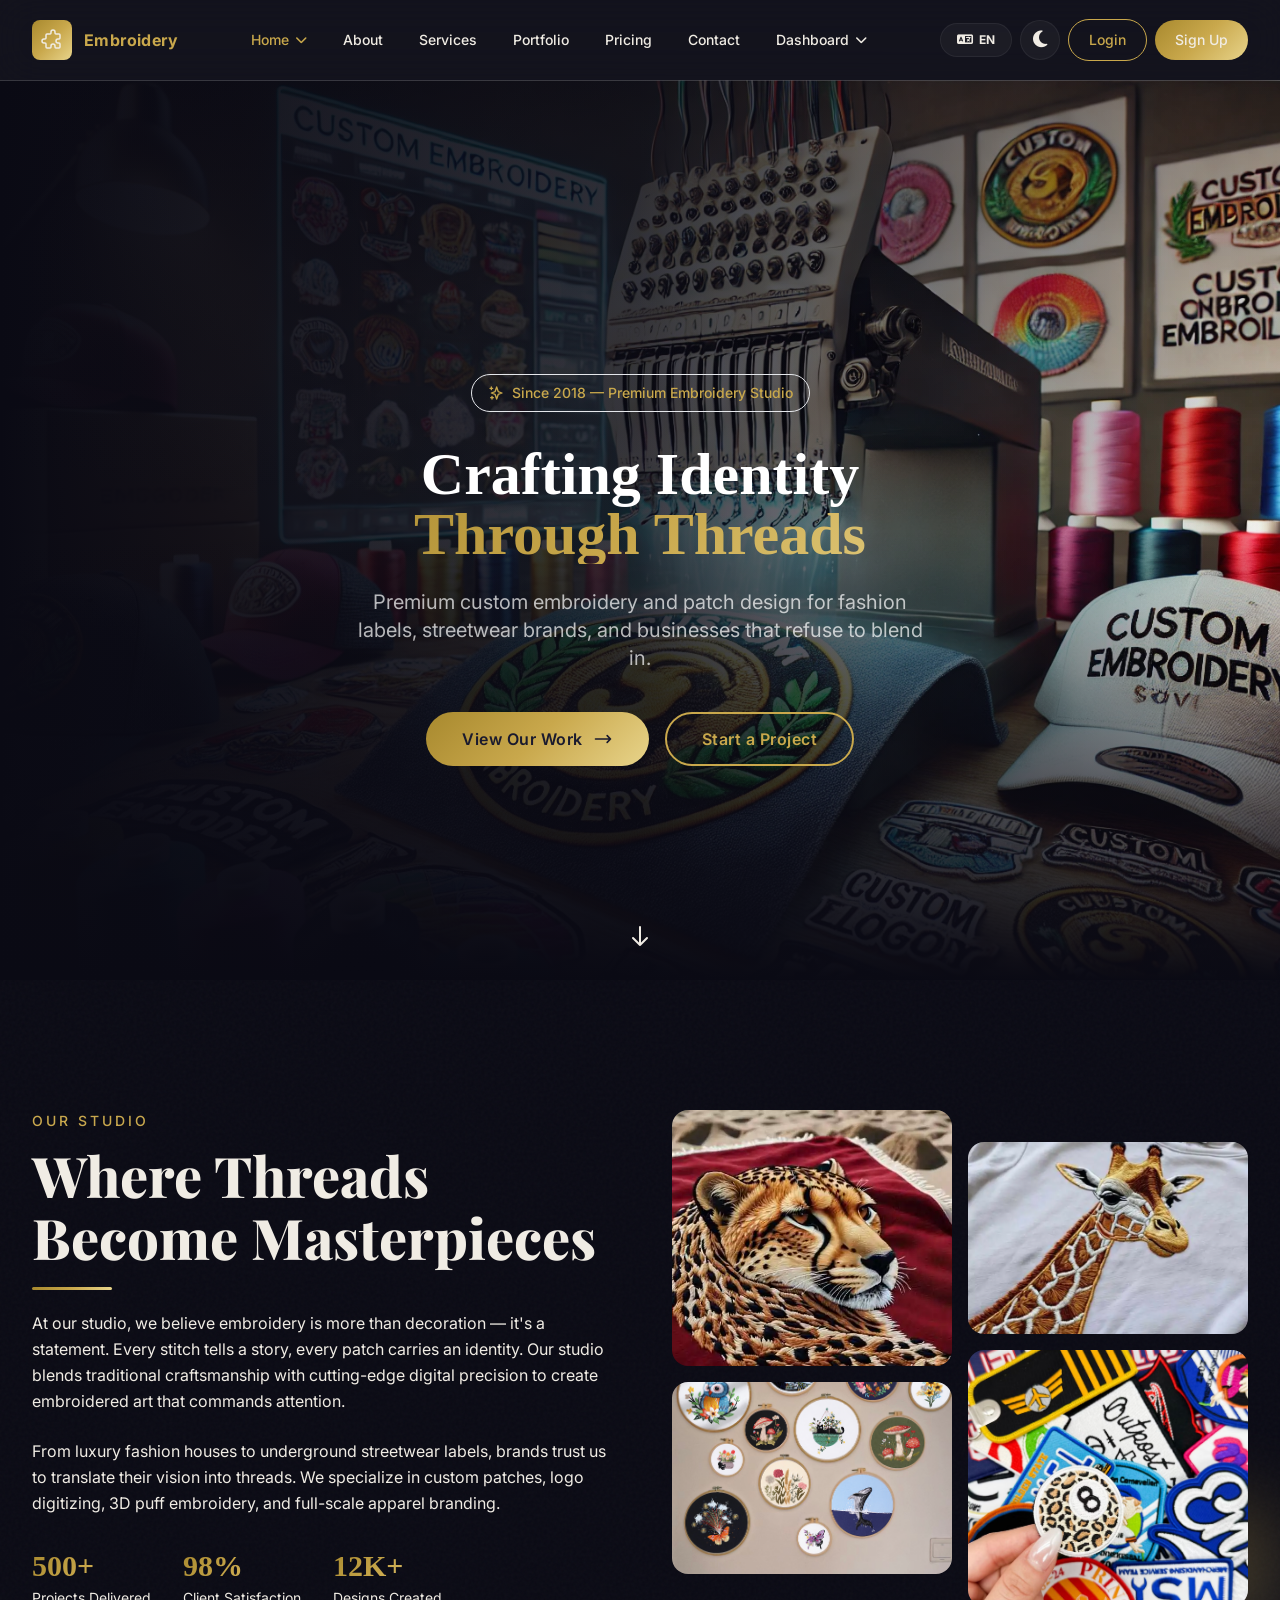
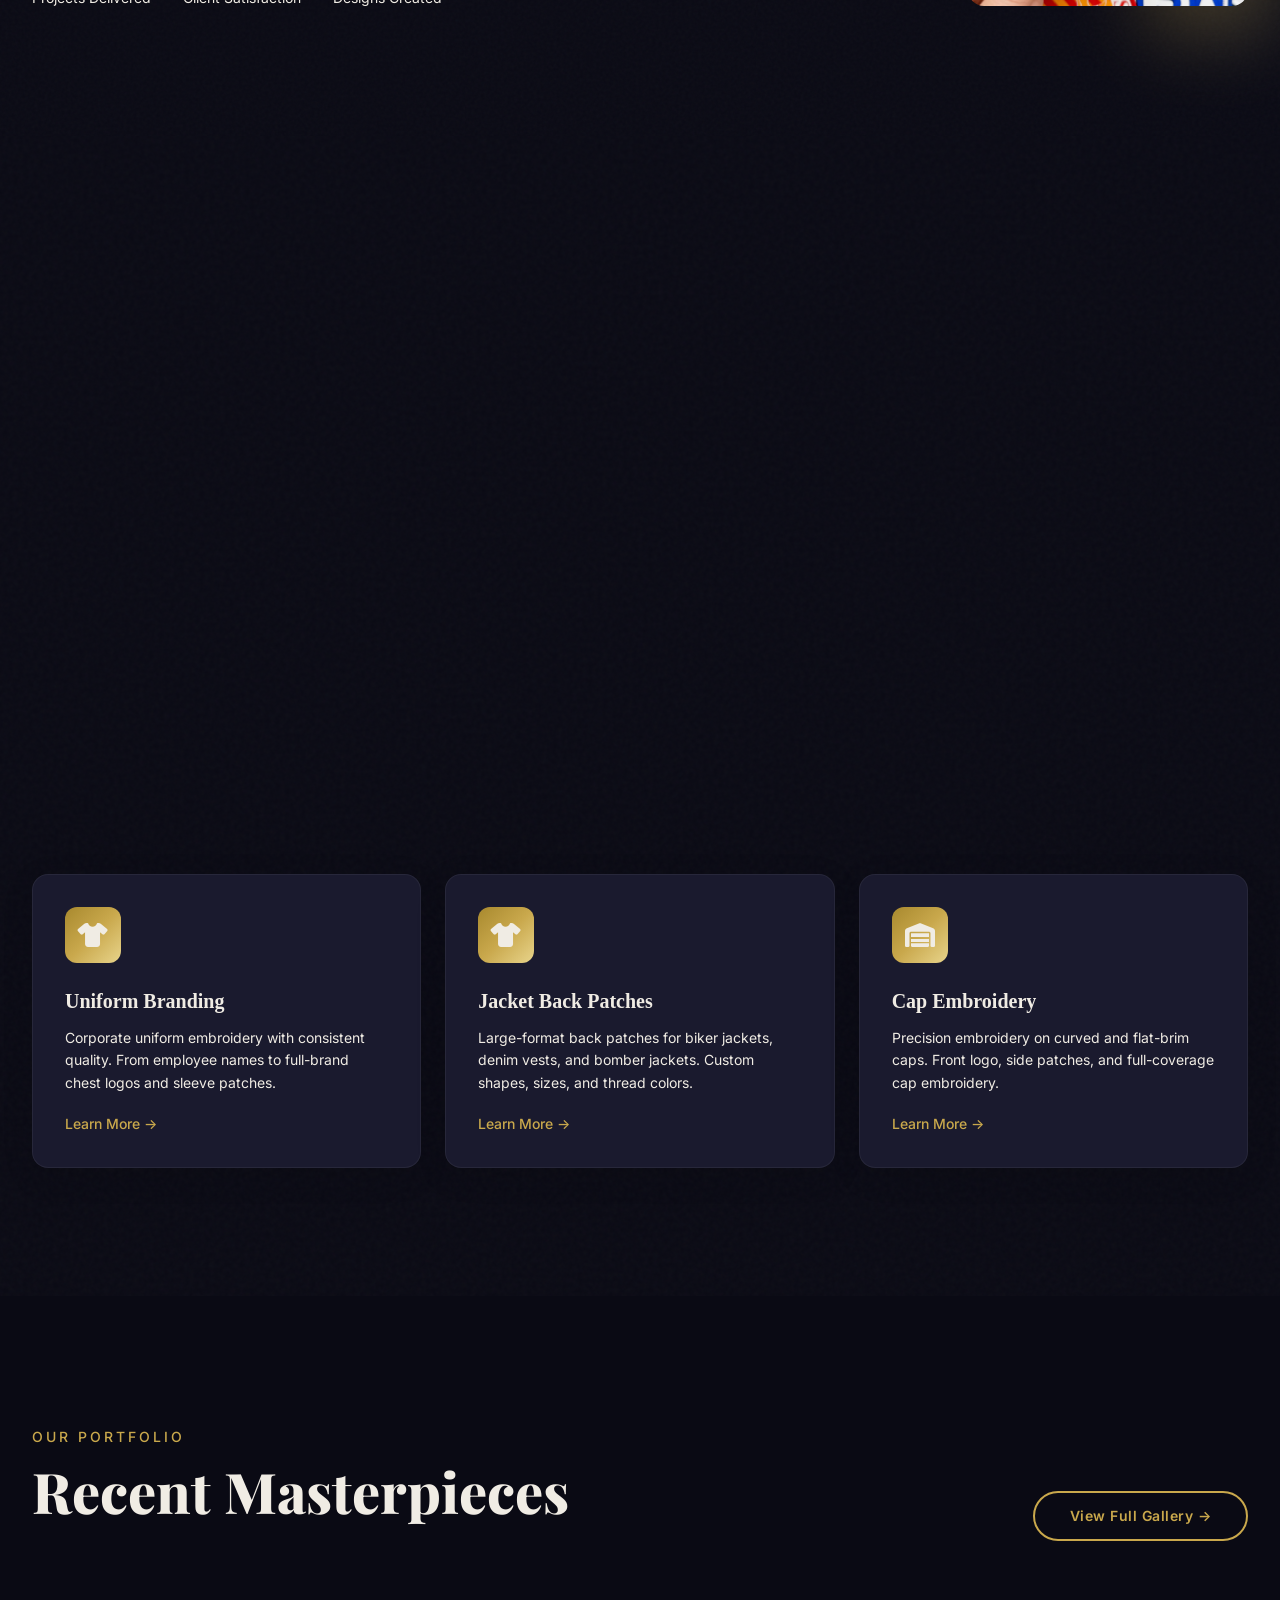
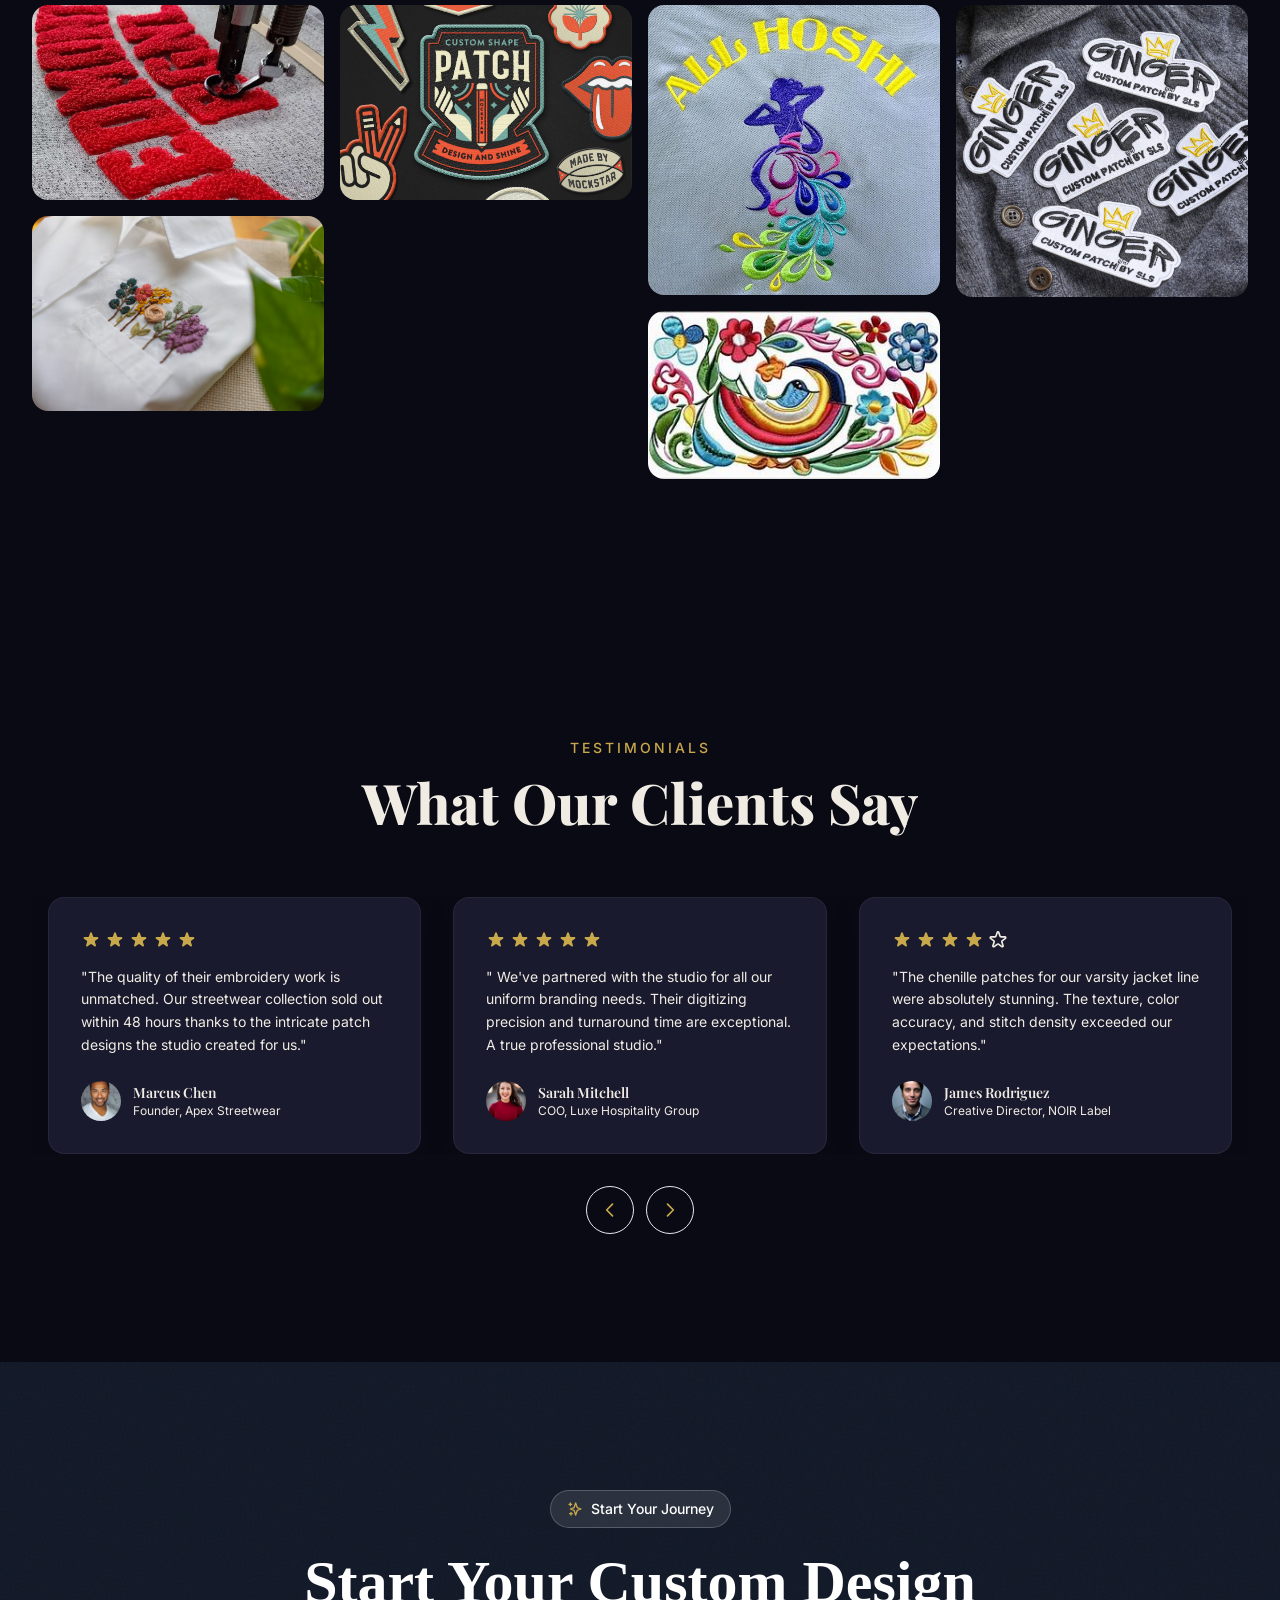
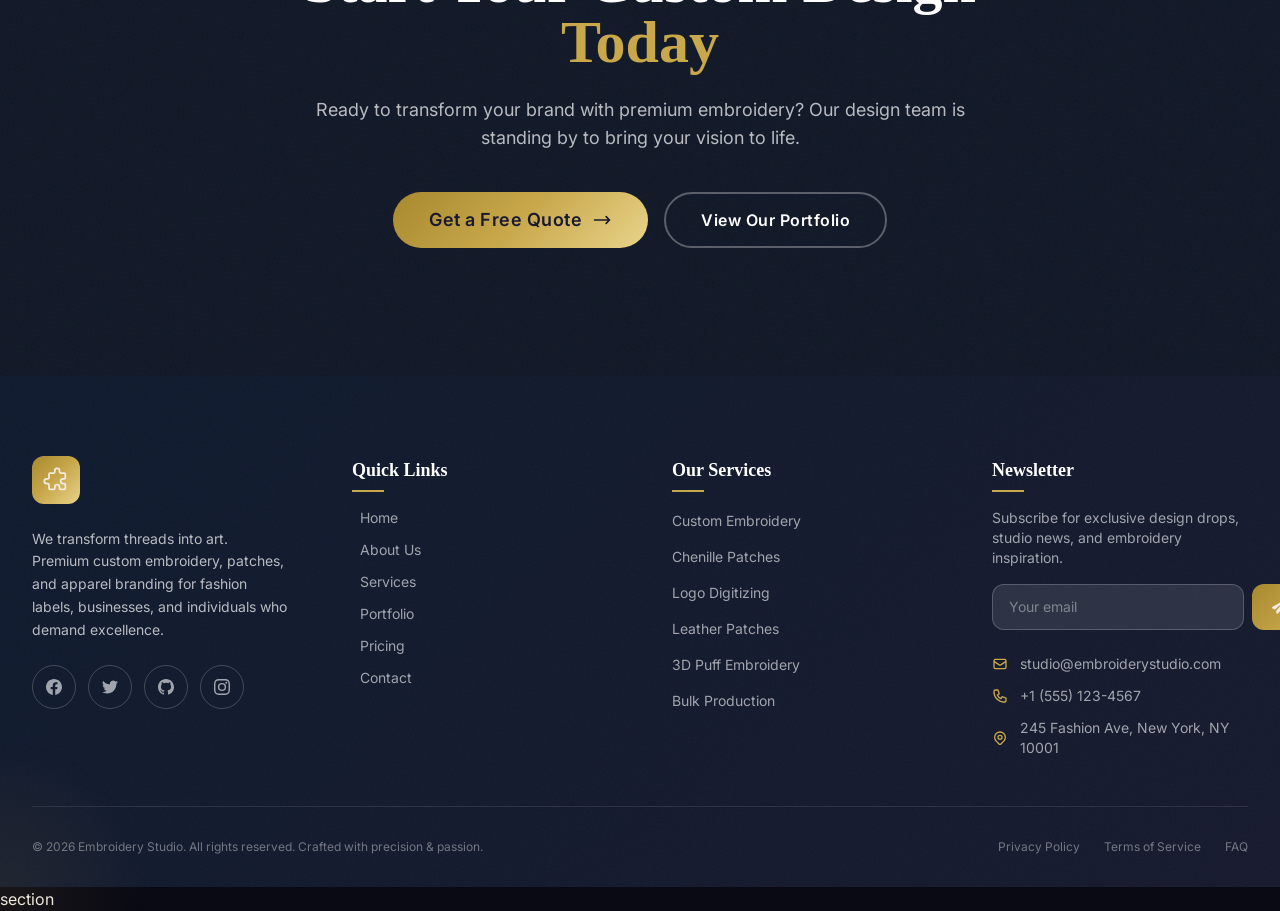
==== index.html @ c53e2f06 "first commit" ====
<!DOCTYPE html>
<html lang="en" data-theme="dark">

<head>
    <meta charset="UTF-8">
    <meta name="viewport" content="width=device-width, initial-scale=1.0">
    <title>Premium Embroidery & Patch Design</title>
    <link rel="icon" type="img/jpg" href="img/logo.jpg">
    <meta name="description"
        content="A premium custom embroidery and patch design studio. We craft identity through threads for fashion brands, streetwear labels, and businesses.">
    <script src="tailwind.js"></script>
    <link rel="stylesheet" href="https://cdnjs.cloudflare.com/ajax/libs/font-awesome/6.5.1/css/all.min.css">
    <link rel="stylesheet" href="css/style.css">
    <link rel="icon" type="image/svg+xml"
        href="data:image/svg+xml,<svg xmlns='http://www.w3.org/2000/svg' viewBox='0 0 100 100'><rect width='100' height='100' rx='20' fill='%23c9a84c'/><text x='50' y='68' text-anchor='middle' font-size='60' font-weight='bold' fill='%231a1a2e' font-family='serif'>E</text></svg>">
</head>

<body>
    <div id="navbar"></div>
    <main> <!-- HERO -->
        <section class="relative min-h-screen flex items-center overflow-hidden pt-20">
            <div class="absolute inset-0"> <img
                    src="img/home1.webp"
                    alt="Embroidery detail" class="w-full h-full object-cover">
                <div class="absolute inset-0 bg-gradient-to-r from-[#0a0a14] via-[#0a0a14]/80 to-transparent"></div>
                <div class="absolute inset-0 bg-gradient-to-t from-[#0a0a14] via-transparent to-[#0a0a14]/30"></div>
            </div>
            <div class="relative z-10 max-w-[1400px] mx-auto px-4 sm:px-6 lg:px-8 w-full">
                <div class="max-w-3xl mx-auto text-center">
                    <div data-anim="fade-up" data-anim-delay="300"> <span
                            class="inline-flex items-center gap-2 px-4 py-2 rounded-full bg-gold/10 border border-gold/20 text-gold text-sm font-medium mb-8">
                            <svg class="w-4 h-4" fill="none" stroke="currentColor" viewBox="0 0 24 24">
                                <path stroke-linecap="round" stroke-linejoin="round" stroke-width="2"
                                    d="M5 3v4M3 5h4M6 17v4m-2-2h4m5-16l2.286 6.857L21 12l-5.714 2.143L13 21l-2.286-6.857L5 12l5.714-2.143L13 3z" />
                            </svg> Since 2018 — Premium Embroidery Studio </span> </div>
                    <h1 class="font-serif text-5xl sm:text-5xl md:text-6xl lg:text-6xl font-bold text-white leading-[1.05] mb-6"
                        data-anim="fade-up" data-anim-delay="500"> Crafting Identity <span
                            class="block gradient-text">Through Threads</span> </h1>
                    <p class="text-lg sm:text-xl text-white/70 max-w-xl leading-relaxed mb-10 mx-auto"
                        data-anim="fade-up" data-anim-delay="700"> Premium custom embroidery and patch design for
                        fashion labels, streetwear brands, and businesses that refuse to blend in. </p>
                    <div class="flex flex-wrap gap-4 justify-center" data-anim="fade-up" data-anim-delay="900"> <a
                            href="portfolio.html" class="btn-primary text-base"> View Our Work <svg class="w-5 h-5"
                                fill="none" stroke="currentColor" viewBox="0 0 24 24">
                                <path stroke-linecap="round" stroke-linejoin="round" stroke-width="2"
                                    d="M17 8l4 4m0 0l-4 4m4-4H3" />
                            </svg> </a> <a href="contact.html" class="btn-outline text-base">Start a Project</a> </div>
                </div>
            </div>
            <div class="absolute bottom-8 left-1/2 -translate-x-1/2 animate-bounce"> <svg class="w-6 h-6 text-gold/60"
                    fill="none" stroke="currentColor" viewBox="0 0 24 24">
                    <path stroke-linecap="round" stroke-linejoin="round" stroke-width="2"
                        d="M19 14l-7 7m0 0l-7-7m7 7V3" />
                </svg> </div>
        </section> <!-- BRAND INTRO -->
        <section class="relative py-24 lg:py-32 overflow-hidden ">
            <div class="absolute inset-0 bg-noise pointer-events-none"></div>
            <div class="max-w-[1400px] mx-auto px-4 sm:px-6 lg:px-8">
                <div class="grid grid-cols-1 lg:grid-cols-2 gap-16 items-center">
                    <div> <span class="text-gold text-sm font-medium tracking-[3px] uppercase" data-anim="fade-up">Our
                            Studio</span>
                        <h2 class="section-title mt-3" data-anim="fade-up" data-anim-delay="100">Where Threads Become
                            Masterpieces</h2>
                        <div class="gold-divider" data-anim="fade-up" data-anim-delay="200"></div>
                        <p class="text-text-secondary leading-relaxed mb-6" data-anim="fade-up" data-anim-delay="200">
                            At our studio, we believe embroidery is more than decoration — it's a statement. Every
                            stitch tells a story, every patch carries an identity. Our studio blends traditional
                            craftsmanship with cutting-edge digital precision to create embroidered art that commands
                            attention. </p>
                        <p class="text-text-secondary leading-relaxed mb-8" data-anim="fade-up" data-anim-delay="300">
                            From luxury fashion houses to underground streetwear labels, brands trust us to translate
                            their vision into threads. We specialize in custom patches, logo digitizing, 3D puff
                            embroidery, and full-scale apparel branding. </p>
                        <div class="flex flex-wrap gap-8" data-anim="fade-up" data-anim-delay="400">
                            <div>
                                <div class="text-3xl font-bold font-serif gradient-text">500+</div>
                                <div class="text-sm text-text-secondary mt-1">Projects Delivered</div>
                            </div>
                            <div>
                                <div class="text-3xl font-bold font-serif gradient-text">98%</div>
                                <div class="text-sm text-text-secondary mt-1">Client Satisfaction</div>
                            </div>
                            <div>
                                <div class="text-3xl font-bold font-serif gradient-text">12K+</div>
                                <div class="text-sm text-text-secondary mt-1">Designs Created</div>
                            </div>
                        </div>
                    </div>
                    <div class="relative" data-anim="fade-left">
                        <div class="grid grid-cols-2 gap-4">
                            <div class="space-y-4">
                                <div class="overflow-hidden rounded-2xl"> <img
                                        src="img/home2.webp"
                                        alt="Embroidery machine"
                                        class="w-full h-64 object-cover hover:scale-110 transition-transform duration-700">
                                </div>
                                <div class="overflow-hidden rounded-2xl"> <img
                                        src="img/home3.webp"
                                        alt="Threads and fabrics"
                                        class="w-full h-48 object-cover hover:scale-110 transition-transform duration-700">
                                </div>
                            </div>
                            <div class="space-y-4 pt-8">
                                <div class="overflow-hidden rounded-2xl"> <img
                                        src="img/home4.webp"
                                        alt="Denim jacket embroidery"
                                        class="w-full h-48 object-cover hover:scale-110 transition-transform duration-700">
                                </div>
                                <div class="overflow-hidden rounded-2xl"> <img
                                        src="img/home5.webp"
                                        alt="Thread spools"
                                        class="w-full h-64 object-cover hover:scale-110 transition-transform duration-700">
                                </div>
                            </div>
                        </div>
                        <div
                            class="absolute -bottom-6 -right-6 w-32 h-32 gradient-gold rounded-2xl -z-10 opacity-30 blur-2xl">
                        </div>
                    </div>
                </div>
            </div>
        </section> <!-- SERVICES -->
        <section
            class="relative py-24 lg:py-32 bg-gradient-to-b from-transparent via-gold/5 to-transparent overflow-hidden">
            <div class="absolute inset-0 bg-noise pointer-events-none"></div>
            <div class="max-w-[1400px] mx-auto px-4 sm:px-6 lg:px-8">
                <div class="text-center max-w-2xl mx-auto mb-16"> <span
                        class="text-gold text-sm font-medium tracking-[3px] uppercase" data-anim="fade-up">What We
                        Do</span>
                    <h2 class="section-title mt-3" data-anim="fade-up" data-anim-delay="100">Premium Embroidery Services
                    </h2>
                    <p class="text-text-secondary" data-anim="fade-up" data-anim-delay="200">From intricate logo
                        digitizing to large-scale production, we bring your vision to life with thread and precision.
                    </p>
                </div>
                <div class="grid grid-cols-1 sm:grid-cols-2 lg:grid-cols-3 gap-6">
                    <div class="group glass-card rounded-2xl p-8 glow-card cursor-pointer" data-anim="fade-up">
                        <div
                            class="w-14 h-14 rounded-xl gradient-gold flex items-center justify-center mb-6 text-2xl group-hover:scale-110 transition-transform duration-300">
                            <i class="fas fa-palette"></i></div>
                        <h3 class="font-serif text-xl font-bold mb-3">Custom Embroidery</h3>
                        <p class="text-text-secondary text-sm leading-relaxed mb-4">Bespoke embroidery digitizing with
                            precision stitching for logos, artwork, and custom designs on any garment or accessory.</p>
                        <a href="services.html"
                            class="text-gold text-sm font-medium hover:gap-2 transition-all duration-300 inline-flex items-center gap-1">Learn
                            More →</a>
                    </div>
                    <div class="group glass-card rounded-2xl p-8 glow-card cursor-pointer" data-anim="fade-up"
                        data-anim-delay="100">
                        <div
                            class="w-14 h-14 rounded-xl gradient-gold flex items-center justify-center mb-6 text-2xl group-hover:scale-110 transition-transform duration-300">
                            <i class="fas fa-tag"></i></div>
                        <h3 class="font-serif text-xl font-bold mb-3">Chenille Patches</h3>
                        <p class="text-text-secondary text-sm leading-relaxed mb-4">Premium chenille letterman patches
                            with rich texture, perfect for varsity jackets, clubs, and luxury sportswear branding.</p>
                        <a href="services.html"
                            class="text-gold text-sm font-medium hover:gap-2 transition-all duration-300 inline-flex items-center gap-1">Learn
                            More →</a>
                    </div>
                    <div class="group glass-card rounded-2xl p-8 glow-card cursor-pointer" data-anim="fade-up"
                        data-anim-delay="200">
                        <div
                            class="w-14 h-14 rounded-xl gradient-gold flex items-center justify-center mb-6 text-2xl group-hover:scale-110 transition-transform duration-300">
                            <i class="fas fa-palette"></i></div>
                        <h3 class="font-serif text-xl font-bold mb-3">Logo Digitizing</h3>
                        <p class="text-text-secondary text-sm leading-relaxed mb-4">Professional embroidery file
                            conversion — DST, PES, EXP formats. Flawless stitch files ready for production machines.</p>
                        <a href="services.html"
                            class="text-gold text-sm font-medium hover:gap-2 transition-all duration-300 inline-flex items-center gap-1">Learn
                            More →</a>
                    </div>
                    <div class="group glass-card rounded-2xl p-8 glow-card cursor-pointer" data-anim="fade-up"
                        data-anim-delay="100">
                        <div
                            class="w-14 h-14 rounded-xl gradient-gold flex items-center justify-center mb-6 text-2xl group-hover:scale-110 transition-transform duration-300">
                            <i class="fas fa-tshirt"></i></div>
                        <h3 class="font-serif text-xl font-bold mb-3">Uniform Branding</h3>
                        <p class="text-text-secondary text-sm leading-relaxed mb-4">Corporate uniform embroidery with
                            consistent quality. From employee names to full-brand chest logos and sleeve patches.</p> <a
                            href="services.html"
                            class="text-gold text-sm font-medium hover:gap-2 transition-all duration-300 inline-flex items-center gap-1">Learn
                            More →</a>
                    </div>
                    <div class="group glass-card rounded-2xl p-8 glow-card cursor-pointer" data-anim="fade-up"
                        data-anim-delay="200">
                        <div
                            class="w-14 h-14 rounded-xl gradient-gold flex items-center justify-center mb-6 text-2xl group-hover:scale-110 transition-transform duration-300">
                            <i class="fas fa-tshirt"></i></div>
                        <h3 class="font-serif text-xl font-bold mb-3">Jacket Back Patches</h3>
                        <p class="text-text-secondary text-sm leading-relaxed mb-4">Large-format back patches for biker
                            jackets, denim vests, and bomber jackets. Custom shapes, sizes, and thread colors.</p> <a
                            href="services.html"
                            class="text-gold text-sm font-medium hover:gap-2 transition-all duration-300 inline-flex items-center gap-1">Learn
                            More →</a>
                    </div>
                    <div class="group glass-card rounded-2xl p-8 glow-card cursor-pointer" data-anim="fade-up"
                        data-anim-delay="300">
                        <div
                            class="w-14 h-14 rounded-xl gradient-gold flex items-center justify-center mb-6 text-2xl group-hover:scale-110 transition-transform duration-300">
                            <i class="fas fa-warehouse"></i></div>
                        <h3 class="font-serif text-xl font-bold mb-3">Cap Embroidery</h3>
                        <p class="text-text-secondary text-sm leading-relaxed mb-4">Precision embroidery on curved and
                            flat-brim caps. Front logo, side patches, and full-coverage cap embroidery.</p> <a
                            href="services.html"
                            class="text-gold text-sm font-medium hover:gap-2 transition-all duration-300 inline-flex items-center gap-1">Learn
                            More →</a>
                    </div>
                </div>
            </div>
        </section> <!-- PORTFOLIO PREVIEW -->
        <section class="relative py-24 lg:py-32 overflow-hidden">
            <div class="max-w-[1400px] mx-auto px-4 sm:px-6 lg:px-8">
                <div class="flex flex-col lg:flex-row lg:items-end justify-between gap-8 mb-16">
                    <div> <span class="text-gold text-sm font-medium tracking-[3px] uppercase" data-anim="fade-up">Our
                            Portfolio</span>
                        <h2 class="section-title mt-3" data-anim="fade-up" data-anim-delay="100">Recent Masterpieces
                        </h2>
                    </div> <a href="portfolio.html" class="btn-outline text-sm flex-shrink-0" data-anim="fade-up"
                        data-anim-delay="200">View Full Gallery →</a>
                </div>
                <div class="masonry">
                    <div class="masonry-item overflow-hidden rounded-2xl group relative" data-anim="scale-up"> <img
                            src="img/home6.webp"
                            alt="Hoodie embroidery"
                            class="w-full h-auto object-cover transition-transform duration-700 group-hover:scale-110">
                        <div
                            class="absolute inset-0 bg-gradient-to-t from-[#0a0a14]/90 via-transparent to-transparent opacity-0 group-hover:opacity-100 transition-opacity duration-500 flex items-end p-6">
                            <div>
                                <h4 class="text-white font-bold">Hoodie Embroidery</h4>
                                <p class="text-white/60 text-sm">Streetwear collection</p>
                            </div>
                        </div>
                    </div>
                    <div class="masonry-item overflow-hidden rounded-2xl group relative" data-anim="scale-up"
                        data-anim-delay="100"> <img
                            src="img/home7.webp"
                            alt="Cap stitching"
                            class="w-full h-auto object-cover transition-transform duration-700 group-hover:scale-110">
                        <div
                            class="absolute inset-0 bg-gradient-to-t from-[#0a0a14]/90 via-transparent to-transparent opacity-0 group-hover:opacity-100 transition-opacity duration-500 flex items-end p-6">
                            <div>
                                <h4 class="text-white font-bold">Cap Embroidery</h4>
                                <p class="text-white/60 text-sm">Flat brim series</p>
                            </div>
                        </div>
                    </div>
                    <div class="masonry-item overflow-hidden rounded-2xl group relative" data-anim="scale-up"
                        data-anim-delay="200"> <img
                            src="img/home8.webp"
                            alt="Fashion label patches"
                            class="w-full h-auto object-cover transition-transform duration-700 group-hover:scale-110">
                        <div
                            class="absolute inset-0 bg-gradient-to-t from-[#0a0a14]/90 via-transparent to-transparent opacity-0 group-hover:opacity-100 transition-opacity duration-500 flex items-end p-6">
                            <div>
                                <h4 class="text-white font-bold">Fashion Label Patches</h4>
                                <p class="text-white/60 text-sm">Luxury branding</p>
                            </div>
                        </div>
                    </div>
                    <div class="masonry-item overflow-hidden rounded-2xl group relative" data-anim="scale-up"
                        data-anim-delay="300"> <img
                            src="img/home9.webp"
                            alt="Varsity jacket designs"
                            class="w-full h-auto object-cover transition-transform duration-700 group-hover:scale-110">
                        <div
                            class="absolute inset-0 bg-gradient-to-t from-[#0a0a14]/90 via-transparent to-transparent opacity-0 group-hover:opacity-100 transition-opacity duration-500 flex items-end p-6">
                            <div>
                                <h4 class="text-white font-bold">Varsity Jackets</h4>
                                <p class="text-white/60 text-sm">Chenille letterman</p>
                            </div>
                        </div>
                    </div>
                    <div class="masonry-item overflow-hidden rounded-2xl group relative" data-anim="scale-up"
                        data-anim-delay="150"> <img
                            src="img/home10.webp"
                            alt="Custom biker patches"
                            class="w-full h-auto object-cover transition-transform duration-700 group-hover:scale-110">
                        <div
                            class="absolute inset-0 bg-gradient-to-t from-[#0a0a14]/90 via-transparent to-transparent opacity-0 group-hover:opacity-100 transition-opacity duration-500 flex items-end p-6">
                            <div>
                                <h4 class="text-white font-bold">Biker Patches</h4>
                                <p class="text-white/60 text-sm">Custom club designs</p>
                            </div>
                        </div>
                    </div>
                    <div class="masonry-item overflow-hidden rounded-2xl group relative" data-anim="scale-up"
                        data-anim-delay="250"> <img
                            src="img/home11.webp"
                            alt="Denim jacket"
                            class="w-full h-auto object-cover transition-transform duration-700 group-hover:scale-110">
                        <div
                            class="absolute inset-0 bg-gradient-to-t from-[#0a0a14]/90 via-transparent to-transparent opacity-0 group-hover:opacity-100 transition-opacity duration-500 flex items-end p-6">
                            <div>
                                <h4 class="text-white font-bold">Denim Collection</h4>
                                <p class="text-white/60 text-sm">Back patch series</p>
                            </div>
                        </div>
                    </div>
                </div>
            </div>
        </section> <!-- TESTIMONIALS -->
        <section
            class="relative py-24 lg:py-32 bg-gradient-to-b from-transparent via-gold/5 to-transparent overflow-hidden">
            <div class="max-w-[1400px] mx-auto px-4 sm:px-6 lg:px-8">
                <div class="text-center max-w-2xl mx-auto mb-16"> <span
                        class="text-gold text-sm font-medium tracking-[3px] uppercase"
                        data-anim="fade-up">Testimonials</span>
                    <h2 class="section-title mt-3" data-anim="fade-up" data-anim-delay="100">What Our Clients Say</h2>
                </div>
                <div class="testimonial-slider relative" data-anim="fade-up">
                    <div class="testimonial-track" id="testimonialTrack">
                        <div class="min-w-[100%] lg:min-w-[50%] xl:min-w-[33.333%] px-4">
                            <div class="glass-card rounded-2xl p-8 h-full">
                                <div class="flex gap-1 mb-4"> <svg class="w-5 h-5 text-gold" fill="currentColor"
                                        viewBox="0 0 20 20">
                                        <path
                                            d="M9.049 2.927c.3-.921 1.603-.921 1.902 0l1.07 3.292a1 1 0 00.95.69h3.462c.969 0 1.371 1.24.588 1.81l-2.8 2.034a1 1 0 00-.364 1.118l1.07 3.292c.3.921-.755 1.688-1.54 1.118l-2.8-2.034a1 1 0 00-1.175 0l-2.8 2.034c-.784.57-1.838-.197-1.539-1.118l1.07-3.292a1 1 0 00-.364-1.118L2.98 8.72c-.783-.57-.38-1.81.588-1.81h3.461a1 1 0 00.951-.69l1.07-3.292z" />
                                    </svg> <svg class="w-5 h-5 text-gold" fill="currentColor" viewBox="0 0 20 20">
                                        <path
                                            d="M9.049 2.927c.3-.921 1.603-.921 1.902 0l1.07 3.292a1 1 0 00.95.69h3.462c.969 0 1.371 1.24.588 1.81l-2.8 2.034a1 1 0 00-.364 1.118l1.07 3.292c.3.921-.755 1.688-1.54 1.118l-2.8-2.034a1 1 0 00-1.175 0l-2.8 2.034c-.784.57-1.838-.197-1.539-1.118l1.07-3.292a1 1 0 00-.364-1.118L2.98 8.72c-.783-.57-.38-1.81.588-1.81h3.461a1 1 0 00.951-.69l1.07-3.292z" />
                                    </svg> <svg class="w-5 h-5 text-gold" fill="currentColor" viewBox="0 0 20 20">
                                        <path
                                            d="M9.049 2.927c.3-.921 1.603-.921 1.902 0l1.07 3.292a1 1 0 00.95.69h3.462c.969 0 1.371 1.24.588 1.81l-2.8 2.034a1 1 0 00-.364 1.118l1.07 3.292c.3.921-.755 1.688-1.54 1.118l-2.8-2.034a1 1 0 00-1.175 0l-2.8 2.034c-.784.57-1.838-.197-1.539-1.118l1.07-3.292a1 1 0 00-.364-1.118L2.98 8.72c-.783-.57-.38-1.81.588-1.81h3.461a1 1 0 00.951-.69l1.07-3.292z" />
                                    </svg> <svg class="w-5 h-5 text-gold" fill="currentColor" viewBox="0 0 20 20">
                                        <path
                                            d="M9.049 2.927c.3-.921 1.603-.921 1.902 0l1.07 3.292a1 1 0 00.95.69h3.462c.969 0 1.371 1.24.588 1.81l-2.8 2.034a1 1 0 00-.364 1.118l1.07 3.292c.3.921-.755 1.688-1.54 1.118l-2.8-2.034a1 1 0 00-1.175 0l-2.8 2.034c-.784.57-1.838-.197-1.539-1.118l1.07-3.292a1 1 0 00-.364-1.118L2.98 8.72c-.783-.57-.38-1.81.588-1.81h3.461a1 1 0 00.951-.69l1.07-3.292z" />
                                    </svg> <svg class="w-5 h-5 text-gold" fill="currentColor" viewBox="0 0 20 20">
                                        <path
                                            d="M9.049 2.927c.3-.921 1.603-.921 1.902 0l1.07 3.292a1 1 0 00.95.69h3.462c.969 0 1.371 1.24.588 1.81l-2.8 2.034a1 1 0 00-.364 1.118l1.07 3.292c.3.921-.755 1.688-1.54 1.118l-2.8-2.034a1 1 0 00-1.175 0l-2.8 2.034c-.784.57-1.838-.197-1.539-1.118l1.07-3.292a1 1 0 00-.364-1.118L2.98 8.72c-.783-.57-.38-1.81.588-1.81h3.461a1 1 0 00.951-.69l1.07-3.292z" />
                                    </svg> </div>
                                <p class="text-text-secondary text-sm leading-relaxed mb-6">"The quality of their
                                    embroidery work is unmatched. Our streetwear collection sold out within 48 hours
                                    thanks to the intricate patch designs the studio created for us."</p>
                                <div class="flex items-center gap-3"> <img
                                        src="img/home12.webp"
                                        alt="Client" class="w-10 h-10 rounded-full object-cover">
                                    <div>
                                        <h4 class="font-semibold text-sm">Marcus Chen</h4>
                                        <p class="text-text-secondary text-xs">Founder, Apex Streetwear</p>
                                    </div>
                                </div>
                            </div>
                        </div>
                        <div class="min-w-[100%] lg:min-w-[50%] xl:min-w-[33.333%] px-4">
                            <div class="glass-card rounded-2xl p-8 h-full">
                                <div class="flex gap-1 mb-4"> <svg class="w-5 h-5 text-gold" fill="currentColor"
                                        viewBox="0 0 20 20">
                                        <path
                                            d="M9.049 2.927c.3-.921 1.603-.921 1.902 0l1.07 3.292a1 1 0 00.95.69h3.462c.969 0 1.371 1.24.588 1.81l-2.8 2.034a1 1 0 00-.364 1.118l1.07 3.292c.3.921-.755 1.688-1.54 1.118l-2.8-2.034a1 1 0 00-1.175 0l-2.8 2.034c-.784.57-1.838-.197-1.539-1.118l1.07-3.292a1 1 0 00-.364-1.118L2.98 8.72c-.783-.57-.38-1.81.588-1.81h3.461a1 1 0 00.951-.69l1.07-3.292z" />
                                    </svg> <svg class="w-5 h-5 text-gold" fill="currentColor" viewBox="0 0 20 20">
                                        <path
                                            d="M9.049 2.927c.3-.921 1.603-.921 1.902 0l1.07 3.292a1 1 0 00.95.69h3.462c.969 0 1.371 1.24.588 1.81l-2.8 2.034a1 1 0 00-.364 1.118l1.07 3.292c.3.921-.755 1.688-1.54 1.118l-2.8-2.034a1 1 0 00-1.175 0l-2.8 2.034c-.784.57-1.838-.197-1.539-1.118l1.07-3.292a1 1 0 00-.364-1.118L2.98 8.72c-.783-.57-.38-1.81.588-1.81h3.461a1 1 0 00.951-.69l1.07-3.292z" />
                                    </svg> <svg class="w-5 h-5 text-gold" fill="currentColor" viewBox="0 0 20 20">
                                        <path
                                            d="M9.049 2.927c.3-.921 1.603-.921 1.902 0l1.07 3.292a1 1 0 00.95.69h3.462c.969 0 1.371 1.24.588 1.81l-2.8 2.034a1 1 0 00-.364 1.118l1.07 3.292c.3.921-.755 1.688-1.54 1.118l-2.8-2.034a1 1 0 00-1.175 0l-2.8 2.034c-.784.57-1.838-.197-1.539-1.118l1.07-3.292a1 1 0 00-.364-1.118L2.98 8.72c-.783-.57-.38-1.81.588-1.81h3.461a1 1 0 00.951-.69l1.07-3.292z" />
                                    </svg> <svg class="w-5 h-5 text-gold" fill="currentColor" viewBox="0 0 20 20">
                                        <path
                                            d="M9.049 2.927c.3-.921 1.603-.921 1.902 0l1.07 3.292a1 1 0 00.95.69h3.462c.969 0 1.371 1.24.588 1.81l-2.8 2.034a1 1 0 00-.364 1.118l1.07 3.292c.3.921-.755 1.688-1.54 1.118l-2.8-2.034a1 1 0 00-1.175 0l-2.8 2.034c-.784.57-1.838-.197-1.539-1.118l1.07-3.292a1 1 0 00-.364-1.118L2.98 8.72c-.783-.57-.38-1.81.588-1.81h3.461a1 1 0 00.951-.69l1.07-3.292z" />
                                    </svg> <svg class="w-5 h-5 text-gold" fill="currentColor" viewBox="0 0 20 20">
                                        <path
                                            d="M9.049 2.927c.3-.921 1.603-.921 1.902 0l1.07 3.292a1 1 0 00.95.69h3.462c.969 0 1.371 1.24.588 1.81l-2.8 2.034a1 1 0 00-.364 1.118l1.07 3.292c.3.921-.755 1.688-1.54 1.118l-2.8-2.034a1 1 0 00-1.175 0l-2.8 2.034c-.784.57-1.838-.197-1.539-1.118l1.07-3.292a1 1 0 00-.364-1.118L2.98 8.72c-.783-.57-.38-1.81.588-1.81h3.461a1 1 0 00.951-.69l1.07-3.292z" />
                                    </svg> </div>
                                <p class="text-text-secondary text-sm leading-relaxed mb-6">" We've partnered with the
                                    studio for all our uniform branding needs. Their digitizing precision and turnaround
                                    time are exceptional. A true professional studio."</p>
                                <div class="flex items-center gap-3"> <img
                                        src="img/home13.webp"
                                        alt="Client" class="w-10 h-10 rounded-full object-cover">
                                    <div>
                                        <h4 class="font-semibold text-sm">Sarah Mitchell</h4>
                                        <p class="text-text-secondary text-xs">COO, Luxe Hospitality Group</p>
                                    </div>
                                </div>
                            </div>
                        </div>
                        <div class="min-w-[100%] lg:min-w-[50%] xl:min-w-[33.333%] px-4">
                            <div class="glass-card rounded-2xl p-8 h-full">
                                <div class="flex gap-1 mb-4"> <svg class="w-5 h-5 text-gold" fill="currentColor"
                                        viewBox="0 0 20 20">
                                        <path
                                            d="M9.049 2.927c.3-.921 1.603-.921 1.902 0l1.07 3.292a1 1 0 00.95.69h3.462c.969 0 1.371 1.24.588 1.81l-2.8 2.034a1 1 0 00-.364 1.118l1.07 3.292c.3.921-.755 1.688-1.54 1.118l-2.8-2.034a1 1 0 00-1.175 0l-2.8 2.034c-.784.57-1.838-.197-1.539-1.118l1.07-3.292a1 1 0 00-.364-1.118L2.98 8.72c-.783-.57-.38-1.81.588-1.81h3.461a1 1 0 00.951-.69l1.07-3.292z" />
                                    </svg> <svg class="w-5 h-5 text-gold" fill="currentColor" viewBox="0 0 20 20">
                                        <path
                                            d="M9.049 2.927c.3-.921 1.603-.921 1.902 0l1.07 3.292a1 1 0 00.95.69h3.462c.969 0 1.371 1.24.588 1.81l-2.8 2.034a1 1 0 00-.364 1.118l1.07 3.292c.3.921-.755 1.688-1.54 1.118l-2.8-2.034a1 1 0 00-1.175 0l-2.8 2.034c-.784.57-1.838-.197-1.539-1.118l1.07-3.292a1 1 0 00-.364-1.118L2.98 8.72c-.783-.57-.38-1.81.588-1.81h3.461a1 1 0 00.951-.69l1.07-3.292z" />
                                    </svg> <svg class="w-5 h-5 text-gold" fill="currentColor" viewBox="0 0 20 20">
                                        <path
                                            d="M9.049 2.927c.3-.921 1.603-.921 1.902 0l1.07 3.292a1 1 0 00.95.69h3.462c.969 0 1.371 1.24.588 1.81l-2.8 2.034a1 1 0 00-.364 1.118l1.07 3.292c.3.921-.755 1.688-1.54 1.118l-2.8-2.034a1 1 0 00-1.175 0l-2.8 2.034c-.784.57-1.838-.197-1.539-1.118l1.07-3.292a1 1 0 00-.364-1.118L2.98 8.72c-.783-.57-.38-1.81.588-1.81h3.461a1 1 0 00.951-.69l1.07-3.292z" />
                                    </svg> <svg class="w-5 h-5 text-gold" fill="currentColor" viewBox="0 0 20 20">
                                        <path
                                            d="M9.049 2.927c.3-.921 1.603-.921 1.902 0l1.07 3.292a1 1 0 00.95.69h3.462c.969 0 1.371 1.24.588 1.81l-2.8 2.034a1 1 0 00-.364 1.118l1.07 3.292c.3.921-.755 1.688-1.54 1.118l-2.8-2.034a1 1 0 00-1.175 0l-2.8 2.034c-.784.57-1.838-.197-1.539-1.118l1.07-3.292a1 1 0 00-.364-1.118L2.98 8.72c-.783-.57-.38-1.81.588-1.81h3.461a1 1 0 00.951-.69l1.07-3.292z" />
                                    </svg> <svg class="w-5 h-5" fill="none" stroke="currentColor" viewBox="0 0 24 24">
                                        <path stroke-linecap="round" stroke-linejoin="round" stroke-width="2"
                                            d="M11.049 2.927c.3-.921 1.603-.921 1.902 0l1.519 4.674a1 1 0 00.95.69h4.915c.969 0 1.371 1.24.588 1.81l-3.976 2.888a1 1 0 00-.363 1.118l1.518 4.674c.3.922-.755 1.688-1.538 1.118l-3.976-2.888a1 1 0 00-1.176 0l-3.976 2.888c-.783.57-1.838-.197-1.538-1.118l1.518-4.674a1 1 0 00-.363-1.118l-3.976-2.888c-.784-.57-.38-1.81.588-1.81h4.914a1 1 0 00.951-.69l1.519-4.674z" />
                                    </svg> </div>
                                <p class="text-text-secondary text-sm leading-relaxed mb-6">"The chenille patches for
                                    our varsity jacket line were absolutely stunning. The texture, color accuracy, and
                                    stitch density exceeded our expectations."</p>
                                <div class="flex items-center gap-3"> <img
                                        src="img/home14.webp"
                                        alt="Client" class="w-10 h-10 rounded-full object-cover">
                                    <div>
                                        <h4 class="font-semibold text-sm">James Rodriguez</h4>
                                        <p class="text-text-secondary text-xs">Creative Director, NOIR Label</p>
                                    </div>
                                </div>
                            </div>
                        </div>
                    </div>
                </div>
                <div class="flex justify-center gap-3 mt-8"> <button onclick="slideTestimonial(-1)"
                        class="w-12 h-12 rounded-full border border-gold/30 text-gold hover:bg-gold hover:text-charcoal transition-all duration-300 flex items-center justify-center">
                        <svg class="w-5 h-5" fill="none" stroke="currentColor" viewBox="0 0 24 24">
                            <path stroke-linecap="round" stroke-linejoin="round" stroke-width="2" d="M15 19l-7-7 7-7" />
                        </svg> </button> <button onclick="slideTestimonial(1)"
                        class="w-12 h-12 rounded-full border border-gold/30 text-gold hover:bg-gold hover:text-charcoal transition-all duration-300 flex items-center justify-center">
                        <svg class="w-5 h-5" fill="none" stroke="currentColor" viewBox="0 0 24 24">
                            <path stroke-linecap="round" stroke-linejoin="round" stroke-width="2" d="M9 5l7 7-7 7" />
                        </svg> </button> </div>
            </div>
        </section> <!-- CTA -->
        <section class="relative py-24 lg:py-32 overflow-hidden">
            <div class="absolute inset-0" style="background: var(--bg-cta);"></div>
            <div class="absolute inset-0 bg-noise pointer-events-none"></div>
            <div class="relative z-10 max-w-[1400px] mx-auto px-4 sm:px-6 lg:px-8 text-center">
                <div data-anim="scale-up"> <span
                        class="inline-flex items-center gap-2 px-4 py-2 rounded-full bg-white/10 text-white text-sm font-medium mb-6 border border-white/20">
                        <svg class="w-4 h-4 text-gold" fill="none" stroke="currentColor" viewBox="0 0 24 24">
                            <path stroke-linecap="round" stroke-linejoin="round" stroke-width="2"
                                d="M5 3v4M3 5h4M6 17v4m-2-2h4m5-16l2.286 6.857L21 12l-5.714 2.143L13 21l-2.286-6.857L5 12l5.714-2.143L13 3z" />
                        </svg> Start Your Journey </span>
                    <h2 class="font-serif text-4xl sm:text-5xl lg:text-6xl font-bold text-white leading-tight mb-6">
                        Start Your Custom Design<br> <span class="text-gold">Today</span> </h2>
                    <p class="text-white/70 text-lg max-w-2xl mx-auto mb-10"> Ready to transform your brand with premium
                        embroidery? Our design team is standing by to bring your vision to life. </p>
                    <div class="flex flex-wrap justify-center gap-4"> <a href="contact.html"
                            class="btn-primary text-lg bg-white text-charcoal hover:bg-white/90"> Get a Free Quote <svg
                                class="w-5 h-5" fill="none" stroke="currentColor" viewBox="0 0 24 24">
                                <path stroke-linecap="round" stroke-linejoin="round" stroke-width="2"
                                    d="M17 8l4 4m0 0l-4 4m4-4H3" />
                            </svg> </a> <a href="portfolio.html"
                            class="btn-outline border-white/30 text-white hover:bg-white hover:text-charcoal"> View Our
                            Portfolio </a> </div>
                </div>
            </div>
        </section>
    </main>
    <div id="footer"></div>
    <div class="glow-follower" id="glowFollower"></div>
    <script src="js/navbar.js"></script>
    <script src="js/footer.js"></script>
    <script src="js/animations.js"></script>
    <script>    let currentSlide = 0; const track = document.getElementById('testimonialTrack'); const totalSlides = track ? track.children.length : 0; function slideTestimonial(dir) { if (!track) return; const visible = window.innerWidth >= 1280 ? 3 : window.innerWidth >= 1024 ? 2 : 1; const maxSlide = totalSlides - visible; currentSlide = Math.max(0, Math.min(currentSlide + dir, maxSlide)); track.style.transform = `translateX(-${currentSlide * (100 / visible)}%)`; } document.addEventListener('mousemove', function (e) { const follower = document.getElementById('glowFollower'); if (follower) { follower.style.left = e.clientX + 'px'; follower.style.top = e.clientY + 'px'; } });  </script>
</body>

</html> section
---- css/style.css ----
@import url('https://fonts.googleapis.com/css2?family=Playfair+Display:wght@400;500;600;700;800;900&family=Inter:wght@300;400;500;600;700;800;900&family=Cormorant+Garamond:wght@400;500;600;700&display=swap');

:root {
  --gold: #c9a84c;
  --gold-light: #e8d48b;
  --gold-dark: #a8892e;
  --cream: #fff8f0;
  --charcoal: #1a1a2e;
  --charcoal-light: #2d2d44;
  --burgundy: #6b1d2c;
  --burgundy-light: #8b2d3c;
  --navy: #0f1a2e;
  --navy-light: #1a2a4e;
  --off-white: #faf6f1;
  --text-dark: #1a1a2e;
  --text-light: #faf6f1;
  --glass-bg: rgba(255, 255, 255, 0.08);
  --glass-border: rgba(255, 255, 255, 0.15);
  --shadow-soft: 0 8px 32px rgba(0, 0, 0, 0.1);
  --shadow-medium: 0 15px 50px rgba(0, 0, 0, 0.15);
  --shadow-hard: 0 20px 60px rgba(0, 0, 0, 0.25);
  --transition: all 0.4s cubic-bezier(0.25, 0.46, 0.45, 0.94);
  --navbar-height: 80px;
}

[data-theme="dark"] {
  --bg-primary: #0a0a14;
  --bg-secondary: #12121f;
  --bg-card: #1a1a2e;
  --bg-cta: #111827;
  --text-primary: #f0ece4;
  --text-secondary: #a8a4a0;
  --border-color: rgba(255, 255, 255, 0.06);
  --glass-bg: rgba(255, 255, 255, 0.04);
  --sidebar-bg: rgba(18, 18, 31, 0.95);
  --card-bg: #1a1a2e;
  --hover-bg: rgba(255, 255, 255, 0.04);
}

[data-theme="light"] {
  --bg-primary: #faf6f1;
  --bg-secondary: #f5efe8;
  --bg-card: #ffffff;
  --bg-cta: var(--gold);
  --text-primary: #1a1a2e;
  --text-secondary: #5a5a6e;
  --border-color: rgba(0, 0, 0, 0.06);
  --glass-bg: rgba(255, 255, 255, 0.6);
  --sidebar-bg: rgba(255, 255, 255, 0.95);
  --card-bg: #ffffff;
  --hover-bg: rgba(0, 0, 0, 0.02);
}

* {
  margin: 0;
  padding: 0;
  box-sizing: border-box;
}

html {
  scroll-behavior: smooth;
  overflow-x: hidden;
}

body {
  font-family: 'Inter', sans-serif;
  background: var(--bg-primary);
  color: var(--text-primary);
  transition: background 0.3s ease, color 0.3s ease;
  overflow-x: hidden;
  padding-top: var(--navbar-height);
}

h1, h2, h3, h4, h5, h6 {
  font-family: 'Playfair Display', serif;
  font-weight: 700;
}

.font-serif { font-family: 'Playfair Display', serif; }
.font-cormorant { font-family: 'Cormorant Garamond', serif; }
.font-inter { font-family: 'Inter', sans-serif; }

.text-gold { color: var(--gold); }
.text-gold-light { color: var(--gold-light); }
.bg-gold { background: var(--gold); }
.bg-gold-dark { background: var(--gold-dark); }
.border-gold { border-color: var(--gold); }

.gradient-gold {
  background: linear-gradient(135deg, var(--gold-dark), var(--gold), var(--gold-light));
}

.gradient-dark {
  background: linear-gradient(135deg, var(--navy), var(--charcoal));
}

.gradient-burgundy {
  background: linear-gradient(135deg, var(--burgundy), #8b2d3c);
}

.gradient-text {
  background: linear-gradient(135deg, var(--gold-dark), var(--gold), var(--gold-light));
  -webkit-background-clip: text;
  -webkit-text-fill-color: transparent;
  background-clip: text;
}

.glass {
  background: var(--glass-bg);
  backdrop-filter: blur(20px);
  -webkit-backdrop-filter: blur(20px);
  border: 1px solid var(--glass-border);
}

.glass-card {
  background: var(--card-bg);
  border: 1px solid var(--border-color);
  backdrop-filter: blur(10px);
  box-shadow: var(--shadow-soft);
  transition: var(--transition);
}

.glass-card:hover {
  box-shadow: var(--shadow-medium);
  transform: translateY(-5px);
}

.btn-primary {
  background: linear-gradient(135deg, var(--gold-dark), var(--gold), var(--gold-light));
  color: #1a1a2e;
  font-weight: 600;
  padding: 14px 36px;
  border-radius: 50px;
  border: none;
  cursor: pointer;
  transition: var(--transition);
  position: relative;
  overflow: hidden;
  display: inline-flex;
  align-items: center;
  gap: 10px;
  text-decoration: none;
  letter-spacing: 0.5px;
}

.btn-primary:hover {
  transform: translateY(-3px);
  box-shadow: 0 10px 40px rgba(201, 168, 76, 0.4);
}

.btn-primary::after {
  content: '';
  position: absolute;
  top: 50%;
  left: 50%;
  width: 0;
  height: 0;
  background: rgba(255, 255, 255, 0.3);
  border-radius: 50%;
  transform: translate(-50%, -50%);
  transition: width 0.6s, height 0.6s;
}

.btn-primary:active::after {
  width: 300px;
  height: 300px;
}

.btn-outline {
  background: transparent;
  color: var(--gold);
  border: 2px solid var(--gold);
  padding: 13px 35px;
  border-radius: 50px;
  font-weight: 600;
  cursor: pointer;
  transition: var(--transition);
  display: inline-flex;
  align-items: center;
  gap: 10px;
  text-decoration: none;
  letter-spacing: 0.5px;
}

.btn-outline:hover {
  background: var(--gold);
  color: var(--charcoal);
  transform: translateY(-3px);
  box-shadow: 0 10px 40px rgba(201, 168, 76, 0.3);
}

.btn-dark {
  background: var(--charcoal);
  color: var(--gold);
  border: none;
  padding: 14px 36px;
  border-radius: 50px;
  font-weight: 600;
  cursor: pointer;
  transition: var(--transition);
  display: inline-flex;
  align-items: center;
  gap: 10px;
  text-decoration: none;
}

.btn-dark:hover {
  background: var(--gold);
  color: var(--charcoal);
  transform: translateY(-3px);
  box-shadow: 0 10px 40px rgba(201, 168, 76, 0.3);
}

.section-padding {
  padding: 100px 0;
}

.section-title {
  font-size: clamp(2rem, 5vw, 3.5rem);
  font-weight: 800;
  line-height: 1.1;
  margin-bottom: 20px;
}

.section-subtitle {
  font-size: clamp(0.9rem, 2vw, 1.1rem);
  color: var(--text-secondary);
  max-width: 600px;
  line-height: 1.7;
}

.gold-divider {
  width: 80px;
  height: 3px;
  background: linear-gradient(90deg, var(--gold-dark), var(--gold), var(--gold-light));
  margin: 20px 0;
  border-radius: 10px;
}

@keyframes float {
  0%, 100% { transform: translateY(0px); }
  50% { transform: translateY(-20px); }
}

@keyframes float-slow {
  0%, 100% { transform: translateY(0px) rotate(0deg); }
  33% { transform: translateY(-10px) rotate(2deg); }
  66% { transform: translateY(-5px) rotate(-1deg); }
}

@keyframes shimmer {
  0% { background-position: -200% 0; }
  100% { background-position: 200% 0; }
}

@keyframes pulse-glow {
  0%, 100% { box-shadow: 0 0 20px rgba(201, 168, 76, 0.2); }
  50% { box-shadow: 0 0 40px rgba(201, 168, 76, 0.5); }
}

@keyframes text-reveal {
  0% { opacity: 0; transform: translateY(30px); }
  100% { opacity: 1; transform: translateY(0); }
}

@keyframes fade-in-up {
  from { opacity: 0; transform: translateY(40px); }
  to { opacity: 1; transform: translateY(0); }
}

@keyframes fade-in-left {
  from { opacity: 0; transform: translateX(-60px); }
  to { opacity: 1; transform: translateX(0); }
}

@keyframes fade-in-right {
  from { opacity: 0; transform: translateX(60px); }
  to { opacity: 1; transform: translateX(0); }
}

@keyframes scale-in {
  from { opacity: 0; transform: scale(0.8); }
  to { opacity: 1; transform: scale(1); }
}

@keyframes rotate-in {
  from { opacity: 0; transform: rotate(-10deg) scale(0.9); }
  to { opacity: 1; transform: rotate(0) scale(1); }
}

@keyframes marquee {
  0% { transform: translateX(0); }
  100% { transform: translateX(-50%); }
}

@keyframes ripple {
  to { transform: scale(4); opacity: 0; }
}

.animate-float { animation: float 6s ease-in-out infinite; }
.animate-float-slow { animation: float-slow 8s ease-in-out infinite; }
.animate-pulse-glow { animation: pulse-glow 3s ease-in-out infinite; }

.reveal {
  opacity: 0;
  transform: translateY(40px);
  transition: all 0.8s cubic-bezier(0.25, 0.46, 0.45, 0.94);
}

.reveal.active {
  opacity: 1;
  transform: translateY(0);
}

.reveal-left {
  opacity: 0;
  transform: translateX(-60px);
  transition: all 0.8s cubic-bezier(0.25, 0.46, 0.45, 0.94);
}

.reveal-left.active {
  opacity: 1;
  transform: translateX(0);
}

.reveal-right {
  opacity: 0;
  transform: translateX(60px);
  transition: all 0.8s cubic-bezier(0.25, 0.46, 0.45, 0.94);
}

.reveal-right.active {
  opacity: 1;
  transform: translateX(0);
}

.reveal-scale {
  opacity: 0;
  transform: scale(0.8);
  transition: all 0.8s cubic-bezier(0.25, 0.46, 0.45, 0.94);
}

.reveal-scale.active {
  opacity: 1;
  transform: scale(1);
}

.tilt-card {
  transition: transform 0.5s cubic-bezier(0.25, 0.46, 0.45, 0.94);
  transform-style: preserve-3d;
  perspective: 1000px;
}

[dir="rtl"] {
  text-align: right;
}

[dir="rtl"] .ml-auto { margin-left: 0; margin-right: auto; }
[dir="rtl"] .mr-auto { margin-right: 0; margin-left: auto; }

::-webkit-scrollbar {
  width: 6px;
}

::-webkit-scrollbar-track {
  background: var(--bg-primary);
}

::-webkit-scrollbar-thumb {
  background: var(--gold);
  border-radius: 10px;
}

.marquee-container {
  overflow: hidden;
  width: 100%;
}

.marquee-content {
  display: flex;
  animation: marquee 30s linear infinite;
  width: fit-content;
}

.marquee-content:hover {
  animation-play-state: paused;
}

.gradient-border {
  position: relative;
  border-radius: 16px;
  background: var(--bg-card);
}

.gradient-border::before {
  content: '';
  position: absolute;
  inset: -2px;
  border-radius: 18px;
  background: linear-gradient(135deg, var(--gold-dark), var(--gold), var(--gold-light));
  z-index: -1;
  opacity: 0;
  transition: opacity 0.4s ease;
}

.gradient-border:hover::before {
  opacity: 1;
}

.counter-value {
  display: inline-block;
}

.tilt-wrapper {
  perspective: 1500px;
}

.grid-overlap {
  display: grid;
  grid-template-columns: 1fr;
}

.grid-overlap > * {
  grid-area: 1 / 1;
}

.bg-noise {
  position: relative;
}

.bg-noise::before {
  content: '';
  position: absolute;
  inset: 0;
  opacity: 0.03;
  background-image: url("data:image/svg+xml,%3Csvg viewBox='0 0 256 256' xmlns='http://www.w3.org/2000/svg'%3E%3Cfilter id='noise'%3E%3CfeTurbulence type='fractalNoise' baseFrequency='0.9' numOctaves='4' stitchTiles='stitch'/%3E%3C/filter%3E%3Crect width='100%25' height='100%25' filter='url(%23noise)'/%3E%3C/svg%3E");
  pointer-events: none;
}

.shape-divider {
  position: relative;
}

.shape-divider svg {
  position: absolute;
  bottom: 0;
  width: 100%;
  height: 100px;
}

.img-grid-2 {
  display: grid;
  grid-template-columns: 1fr 1fr;
  gap: 20px;
}

.img-grid-3 {
  display: grid;
  grid-template-columns: repeat(3, 1fr);
  gap: 15px;
}

.img-grid-4 {
  display: grid;
  grid-template-columns: repeat(2, 1fr);
  gap: 12px;
}

.img-grid-item {
  overflow: hidden;
  border-radius: 12px;
  position: relative;
}

.img-grid-item img {
  width: 100%;
  height: 100%;
  object-fit: cover;
  transition: transform 0.6s ease;
}

.img-grid-item:hover img {
  transform: scale(1.1);
}

.glow-follower {
  position: fixed;
  width: 300px;
  height: 300px;
  border-radius: 50%;
  background: radial-gradient(circle, rgba(201, 168, 76, 0.08) 0%, transparent 70%);
  pointer-events: none;
  transform: translate(-50%, -50%);
  z-index: -1;
  transition: opacity 0.3s ease;
}

.typing-cursor::after {
  content: '|';
  animation: blink 1s step-end infinite;
  color: var(--gold);
}

@keyframes blink {
  50% { opacity: 0; }
}

.parallax-layer {
  will-change: transform;
}

.masonry {
  columns: 4;
  column-gap: 16px;
}

.masonry-item {
  break-inside: avoid;
  margin-bottom: 16px;
}

@media (max-width: 1024px) {
  .masonry { columns: 3; }
}

@media (max-width: 768px) {
  .masonry { columns: 2; }
  body { padding-top: 64px; }
  :root { --navbar-height: 64px; }
}

@media (max-width: 480px) {
  .masonry { columns: 1; }
}

.animated-gradient {
  background: linear-gradient(135deg, var(--navy), var(--charcoal), var(--burgundy), var(--navy));
  background-size: 400% 400%;
  animation: gradient-shift 15s ease infinite;
}

@keyframes gradient-shift {
  0% { background-position: 0% 50%; }
  50% { background-position: 100% 50%; }
  100% { background-position: 0% 50%; }
}

.glow-card {
  position: relative;
  overflow: hidden;
}

.glow-card::after {
  content: '';
  position: absolute;
  top: var(--mouse-y, 50%);
  left: var(--mouse-x, 50%);
  width: 300px;
  height: 300px;
  background: radial-gradient(circle, rgba(201, 168, 76, 0.1), transparent 60%);
  transform: translate(-50%, -50%);
  pointer-events: none;
  opacity: 0;
  transition: opacity 0.3s ease;
}

.glow-card:hover::after {
  opacity: 1;
}

[data-anim] {
  opacity: 0;
  transition: all 0.8s cubic-bezier(0.25, 0.46, 0.45, 0.94);
}

[data-anim].animated {
  opacity: 1;
  transform: translateY(0) scale(1) !important;
}

[data-anim="fade-up"] { transform: translateY(40px); }
[data-anim="fade-down"] { transform: translateY(-40px); }
[data-anim="fade-left"] { transform: translateX(-60px); }
[data-anim="fade-right"] { transform: translateX(60px); }
[data-anim="scale-up"] { transform: scale(0.8); }
[data-anim="rotate-in"] { transform: rotate(-10deg) scale(0.9); }

.ripple-btn {
  position: relative;
  overflow: hidden;
}

.ripple-btn .ripple-effect {
  position: absolute;
  border-radius: 50%;
  background: rgba(255, 255, 255, 0.4);
  transform: scale(0);
  animation: ripple 0.6s linear;
  pointer-events: none;
}

.scroll-progress {
  position: fixed;
  top: 0;
  left: 0;
  width: 0%;
  height: 3px;
  background: linear-gradient(90deg, var(--gold-dark), var(--gold));
  z-index: 999;
  transition: width 0.1s ease;
}

.dashboard-sidebar {
  width: 280px;
  height: 100vh;
  position: fixed;
  top: 0;
  left: 0;
  z-index: 100;
  background: var(--sidebar-bg);
  backdrop-filter: blur(20px);
  border-right: 1px solid var(--border-color);
  transition: var(--transition);
  overflow-y: auto;
}

.dashboard-main {
  margin-left: 280px;
  min-height: 100vh;
  background: var(--bg-primary);
}

@media (max-width: 768px) {
  .dashboard-sidebar {
    transform: translateX(-100%);
  }
  .dashboard-sidebar.open {
    transform: translateX(0);
  }
  .dashboard-main {
    margin-left: 0;
  }
}

.stat-card {
  transition: var(--transition);
}

.stat-card:hover {
  transform: translateY(-5px);
  box-shadow: var(--shadow-medium);
}

.notification-badge {
  position: absolute;
  top: -5px;
  right: -5px;
  min-width: 20px;
  height: 20px;
  border-radius: 10px;
  background: var(--burgundy);
  color: white;
  font-size: 11px;
  display: flex;
  align-items: center;
  justify-content: center;
  font-weight: 600;
}

.status-pending { background: #f59e0b; }
.status-completed { background: #10b981; }
.status-processing { background: #3b82f6; }
.status-cancelled { background: #ef4444; }

.navbar-glass {
  background: var(--glass-bg);
  backdrop-filter: blur(20px);
  -webkit-backdrop-filter: blur(20px);
  border-bottom: 1px solid var(--glass-border);
}

.toggle-switch {
  position: relative;
  width: 60px;
  height: 30px;
  background: var(--border-color);
  border-radius: 15px;
  cursor: pointer;
  transition: var(--transition);
}

.toggle-switch.active {
  background: var(--gold);
}

.toggle-knob {
  position: absolute;
  top: 3px;
  left: 3px;
  width: 24px;
  height: 24px;
  background: white;
  border-radius: 50%;
  transition: var(--transition);
}

.toggle-switch.active .toggle-knob {
  left: 33px;
}

.filter-btn {
  padding: 10px 24px;
  border-radius: 50px;
  border: 1px solid var(--border-color);
  background: transparent;
  color: var(--text-secondary);
  cursor: pointer;
  transition: var(--transition);
  font-size: 0.9rem;
}

.filter-btn:hover, .filter-btn.active {
  background: var(--gold);
  color: var(--charcoal);
  border-color: var(--gold);
}

.input-group {
  position: relative;
  margin-bottom: 24px;
}

.input-group input,
.input-group textarea,
.input-group select {
  width: 100%;
  padding: 16px 20px;
  background: var(--bg-card);
  border: 1px solid var(--border-color);
  border-radius: 12px;
  color: var(--text-primary);
  font-size: 1rem;
  transition: var(--transition);
  outline: none;
}

.input-group input:focus,
.input-group textarea:focus,
.input-group select:focus {
  border-color: var(--gold);
  box-shadow: 0 0 0 3px rgba(201, 168, 76, 0.1);
}

.input-group label {
  position: absolute;
  left: 20px;
  top: 50%;
  transform: translateY(-50%);
  color: var(--text-secondary);
  transition: var(--transition);
  pointer-events: none;
  background: var(--bg-card);
  padding: 0 5px;
}

.input-group textarea ~ label {
  top: 18px;
  transform: none;
}

.input-group input:focus ~ label,
.input-group input:not(:placeholder-shown) ~ label,
.input-group textarea:focus ~ label,
.input-group textarea:not(:placeholder-shown) ~ label {
  top: -10px;
  font-size: 0.8rem;
  color: var(--gold);
}

.testimonial-slider {
  overflow: hidden;
  position: relative;
}

.testimonial-track {
  display: flex;
  transition: transform 0.6s cubic-bezier(0.25, 0.46, 0.45, 0.94);
}

.accordion-item {
  border-bottom: 1px solid var(--border-color);
}

.accordion-header {
  padding: 20px 0;
  cursor: pointer;
  display: flex;
  justify-content: space-between;
  align-items: center;
  font-weight: 600;
  transition: var(--transition);
}

.accordion-header:hover {
  color: var(--gold);
}

.accordion-content {
  max-height: 0;
  overflow: hidden;
  transition: max-height 0.4s ease, padding 0.4s ease;
}

.accordion-content.open {
  max-height: 500px;
  padding-bottom: 20px;
}

.accordion-icon {
  transition: transform 0.3s ease;
}

.accordion-icon.rotated {
  transform: rotate(45deg);
}

.theme-toggle {
  width: 40px;
  height: 40px;
  border-radius: 50%;
  border: 1px solid var(--border-color);
  background: var(--glass-bg);
  cursor: pointer;
  display: flex;
  align-items: center;
  justify-content: center;
  transition: var(--transition);
  font-size: 1.2rem;
  color: var(--text-primary);
}

.theme-toggle:hover {
  border-color: var(--gold);
  background: rgba(201, 168, 76, 0.1);
}

.rtl-toggle {
  padding: 8px 16px;
  border-radius: 50px;
  border: 1px solid var(--border-color);
  background: var(--glass-bg);
  cursor: pointer;
  display: flex;
  align-items: center;
  justify-content: center;
  gap: 6px;
  transition: var(--transition);
  font-size: 0.8rem;
  font-weight: 600;
  color: var(--text-primary);
}

.rtl-toggle:hover {
  border-color: var(--gold);
  background: rgba(201, 168, 76, 0.1);
}

[data-tooltip] {
  position: relative;
}

[data-tooltip]::after {
  content: attr(data-tooltip);
  position: absolute;
  bottom: calc(100% + 8px);
  left: 50%;
  transform: translateX(-50%);
  padding: 6px 12px;
  background: var(--charcoal);
  color: white;
  font-size: 0.8rem;
  border-radius: 6px;
  white-space: nowrap;
  opacity: 0;
  pointer-events: none;
  transition: var(--transition);
}

[data-tooltip]:hover::after {
  opacity: 1;
}

.social-btn {
  width: 44px;
  height: 44px;
  border-radius: 50%;
  border: 1px solid var(--border-color);
  display: flex;
  align-items: center;
  justify-content: center;
  transition: var(--transition);
  cursor: pointer;
  color: var(--text-secondary);
  text-decoration: none;
}

.social-btn:hover {
  border-color: var(--gold);
  color: var(--gold);
  transform: translateY(-3px);
  box-shadow: 0 5px 20px rgba(201, 168, 76, 0.2);
}

.avatar {
  width: 48px;
  height: 48px;
  border-radius: 50%;
  object-fit: cover;
  border: 2px solid var(--gold);
}

.avatar-lg {
  width: 80px;
  height: 80px;
}

.avatar-xl {
  width: 120px;
  height: 120px;
}

.timeline {
  position: relative;
  padding-left: 30px;
}

.timeline::before {
  content: '';
  position: absolute;
  left: 8px;
  top: 0;
  bottom: 0;
  width: 2px;
  background: var(--border-color);
}

.timeline-item {
  position: relative;
  padding-bottom: 30px;
}

.timeline-item::before {
  content: '';
  position: absolute;
  left: -22px;
  top: 4px;
  width: 12px;
  height: 12px;
  border-radius: 50%;
  background: var(--gold);
  border: 2px solid var(--bg-primary);
}

.timeline-item.completed::before {
  background: #10b981;
}

.timeline-item.pending::before {
  background: #f59e0b;
}

.star-rating {
  display: inline-flex;
  gap: 4px;
}

.star-rating .star {
  color: var(--border-color);
  font-size: 1.2rem;
  cursor: pointer;
  transition: var(--transition);
}

.star-rating .star.active {
  color: var(--gold);
}

.progress-bar {
  width: 100%;
  height: 8px;
  background: var(--border-color);
  border-radius: 10px;
  overflow: hidden;
}

.progress-fill {
  height: 100%;
  border-radius: 10px;
  background: linear-gradient(90deg, var(--gold-dark), var(--gold));
  transition: width 1s ease;
}

@media (max-width: 1200px) {
  .section-padding { padding: 80px 0; }
}

@media (max-width: 768px) {
  .section-padding { padding: 60px 0; }
  .section-title { font-size: clamp(1.8rem, 6vw, 2.5rem); }
}

@media (max-width: 480px) {
  .section-padding { padding: 40px 0; }
}

.hero-full {
  min-height: 100vh;
  height: 100vh;
  display: flex;
  align-items: center;
}

.hero-centered {
  text-align: center;
  display: flex;
  flex-direction: column;
  align-items: center;
  justify-content: center;
}

.hero-centered .max-w-3xl {
  margin: 0 auto;
  text-align: center;
}

.hero-centered .flex-wrap {
  justify-content: center;
}

.dashboard-section {
  display: none;
}

.dashboard-section.active {
  display: block;
}

.sidebar-link {
  display: flex;
  align-items: center;
  gap: 12px;
  padding: 12px 16px;
  border-radius: 12px;
  font-size: 0.9rem;
  transition: all 0.2s ease;
  cursor: pointer;
  color: var(--text-secondary);
  text-decoration: none;
}

.sidebar-link:hover {
  background: var(--hover-bg);
  color: var(--text-primary);
}

.sidebar-link.active {
  background: rgba(201, 168, 76, 0.1);
  color: var(--gold);
}

.sidebar-link i {
  width: 20px;
  text-align: center;
  font-size: 1rem;
}

.profile-dropdown {
  position: absolute;
  top: calc(100% + 8px);
  right: 0;
  width: 220px;
  background: var(--card-bg);
  border: 1px solid var(--border-color);
  border-radius: 16px;
  padding: 8px;
  box-shadow: var(--shadow-hard);
  opacity: 0;
  visibility: hidden;
  transform: translateY(-8px);
  transition: all 0.3s ease;
  z-index: 100;
}

.profile-dropdown.open {
  opacity: 1;
  visibility: visible;
  transform: translateY(0);
}

.profile-dropdown a {
  display: flex;
  align-items: center;
  gap: 12px;
  padding: 10px 12px;
  border-radius: 10px;
  font-size: 0.85rem;
  color: var(--text-primary);
  transition: all 0.2s ease;
  text-decoration: none;
}

.profile-dropdown a:hover {
  background: var(--hover-bg);
  color: var(--gold);
}

.mobile-nav-link {
  display: flex;
  align-items: center;
  gap: 12px;
  padding: 12px 16px;
  border-radius: 12px;
  font-size: 0.9rem;
  font-weight: 500;
  transition: all 0.2s ease;
  color: var(--text-primary);
  text-decoration: none;
}

.mobile-nav-link:hover {
  background: rgba(201, 168, 76, 0.1);
  color: var(--gold);
}

.mobile-nav-link i {
  width: 20px;
  text-align: center;
  color: var(--gold);
}

.dropdown-menu {
  background: var(--card-bg);
  border: 1px solid var(--border-color);
  box-shadow: var(--shadow-hard);
}

.user-menu-btn {
  width: 40px;
  height: 40px;
  border-radius: 50%;
  border: 2px solid var(--gold);
  overflow: hidden;
  cursor: pointer;
  transition: var(--transition);
}

.user-menu-btn:hover {
  border-color: var(--gold-light);
  transform: scale(1.05);
}

.user-menu-btn img {
  width: 100%;
  height: 100%;
  object-fit: cover;
}

.logout-btn {
  display: flex;
  align-items: center;
  gap: 8px;
  padding: 10px 20px;
  border-radius: 10px;
  background: rgba(239, 68, 68, 0.1);
  color: #ef4444;
  border: none;
  cursor: pointer;
  font-size: 0.85rem;
  font-weight: 500;
  transition: var(--transition);
}

.logout-btn:hover {
  background: rgba(239, 68, 68, 0.2);
}

.dashboard-header-btn {
  width: 40px;
  height: 40px;
  border-radius: 10px;
  border: 1px solid var(--border-color);
  background: var(--glass-bg);
  cursor: pointer;
  display: flex;
  align-items: center;
  justify-content: center;
  transition: var(--transition);
  color: var(--text-primary);
}

.dashboard-header-btn:hover {
  border-color: var(--gold);
  background: rgba(201, 168, 76, 0.1);
  color: var(--gold);
}
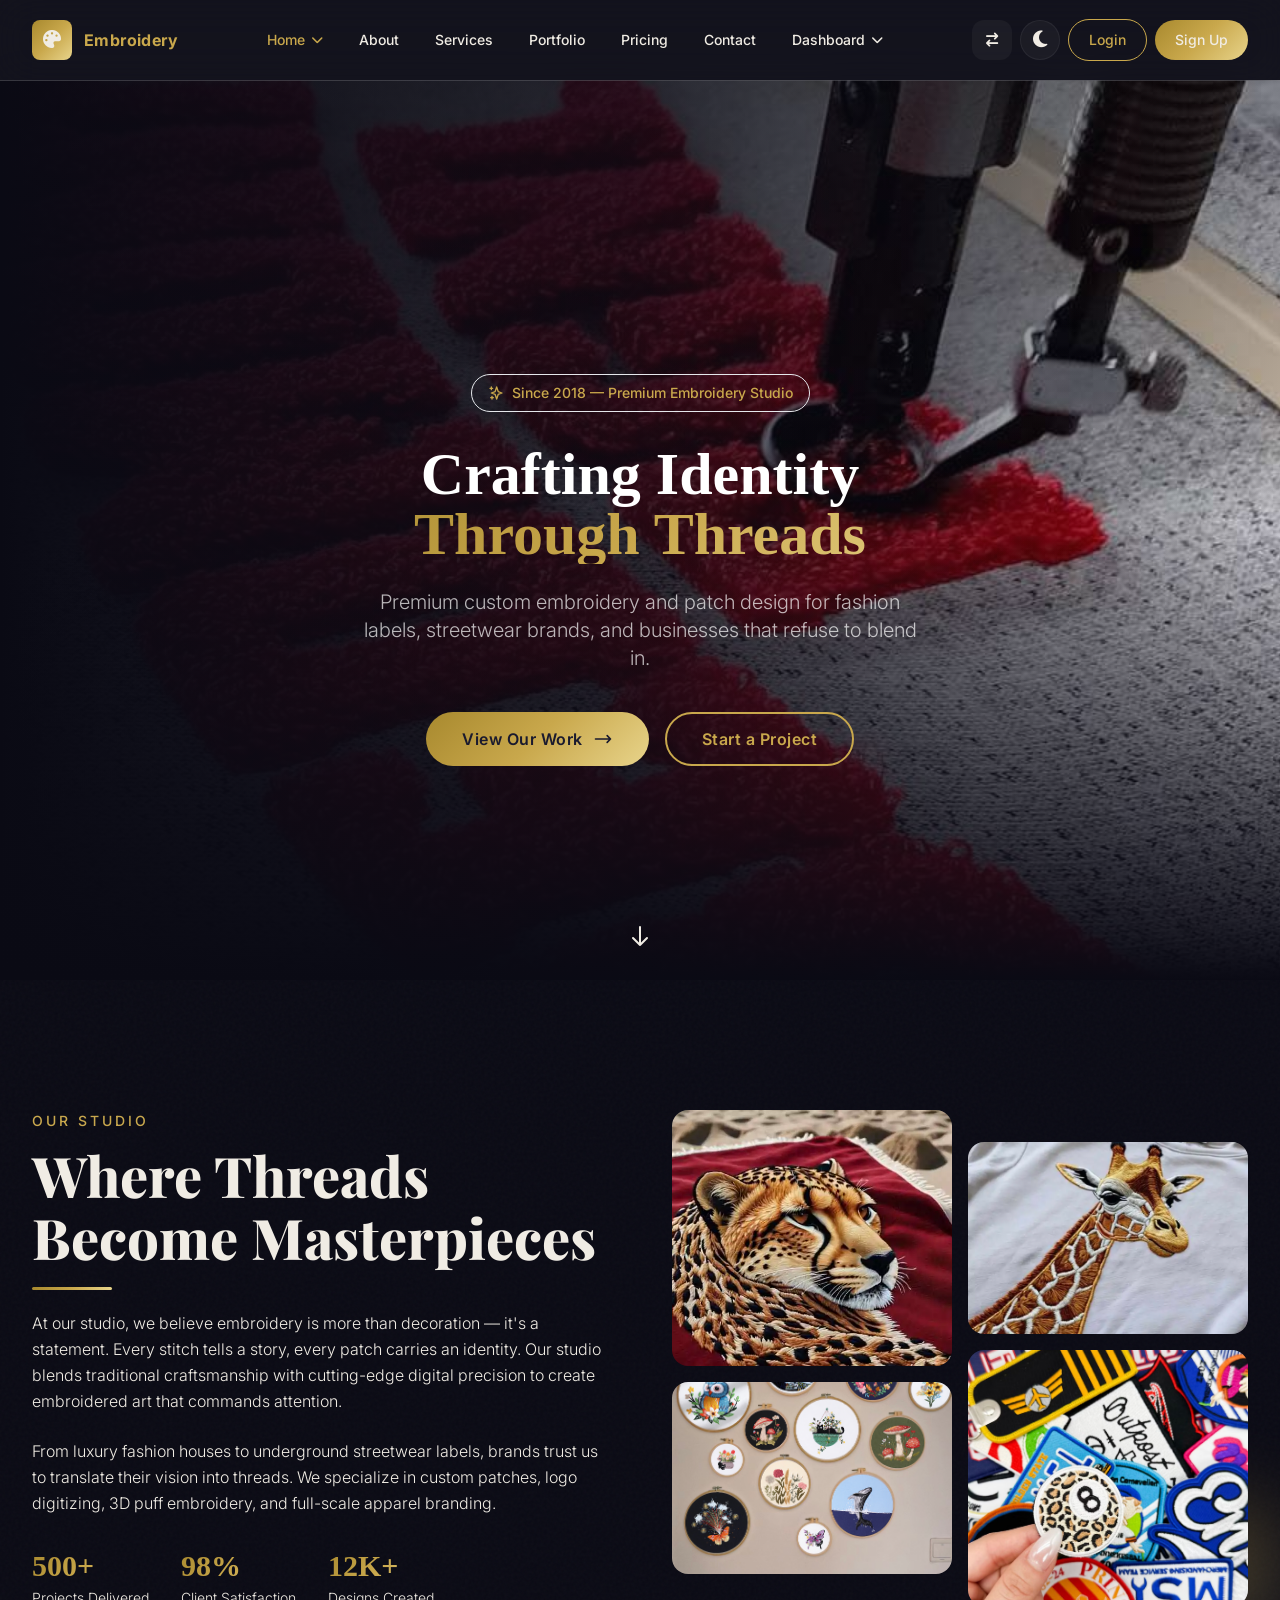
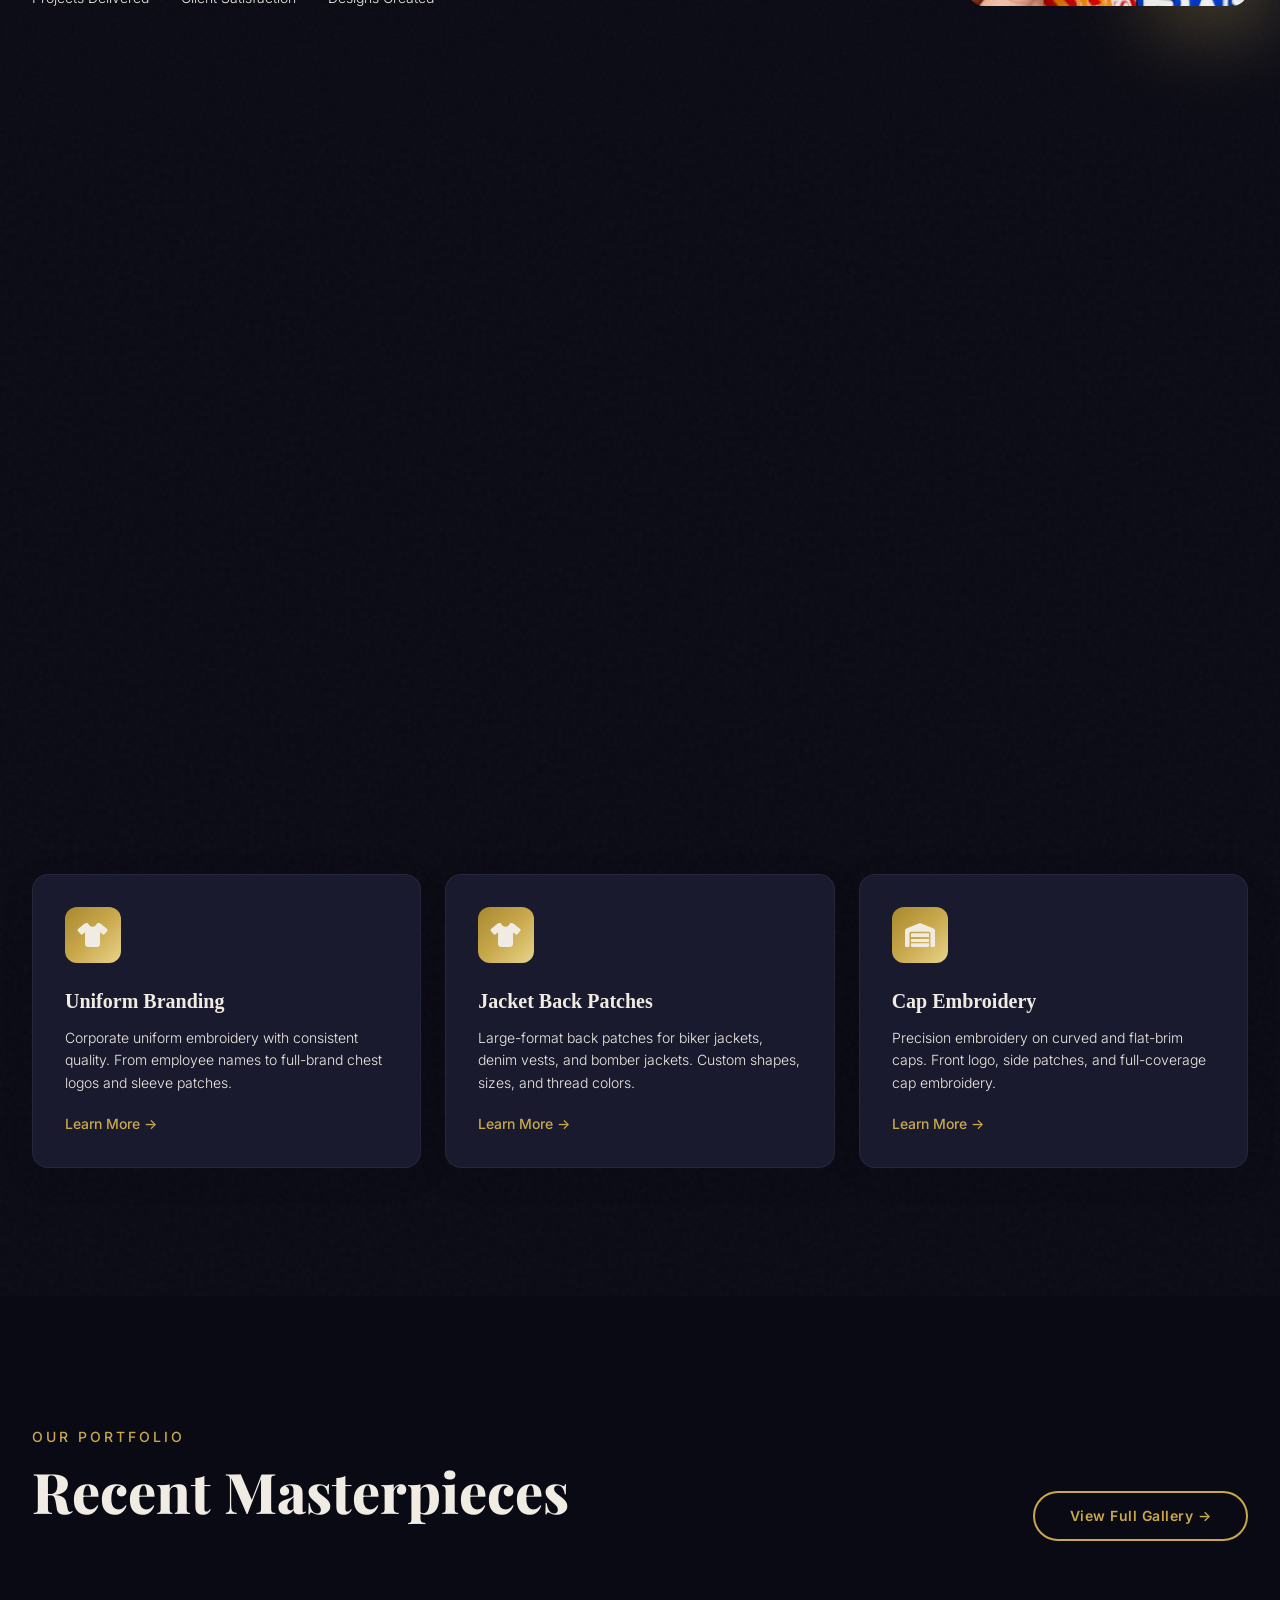
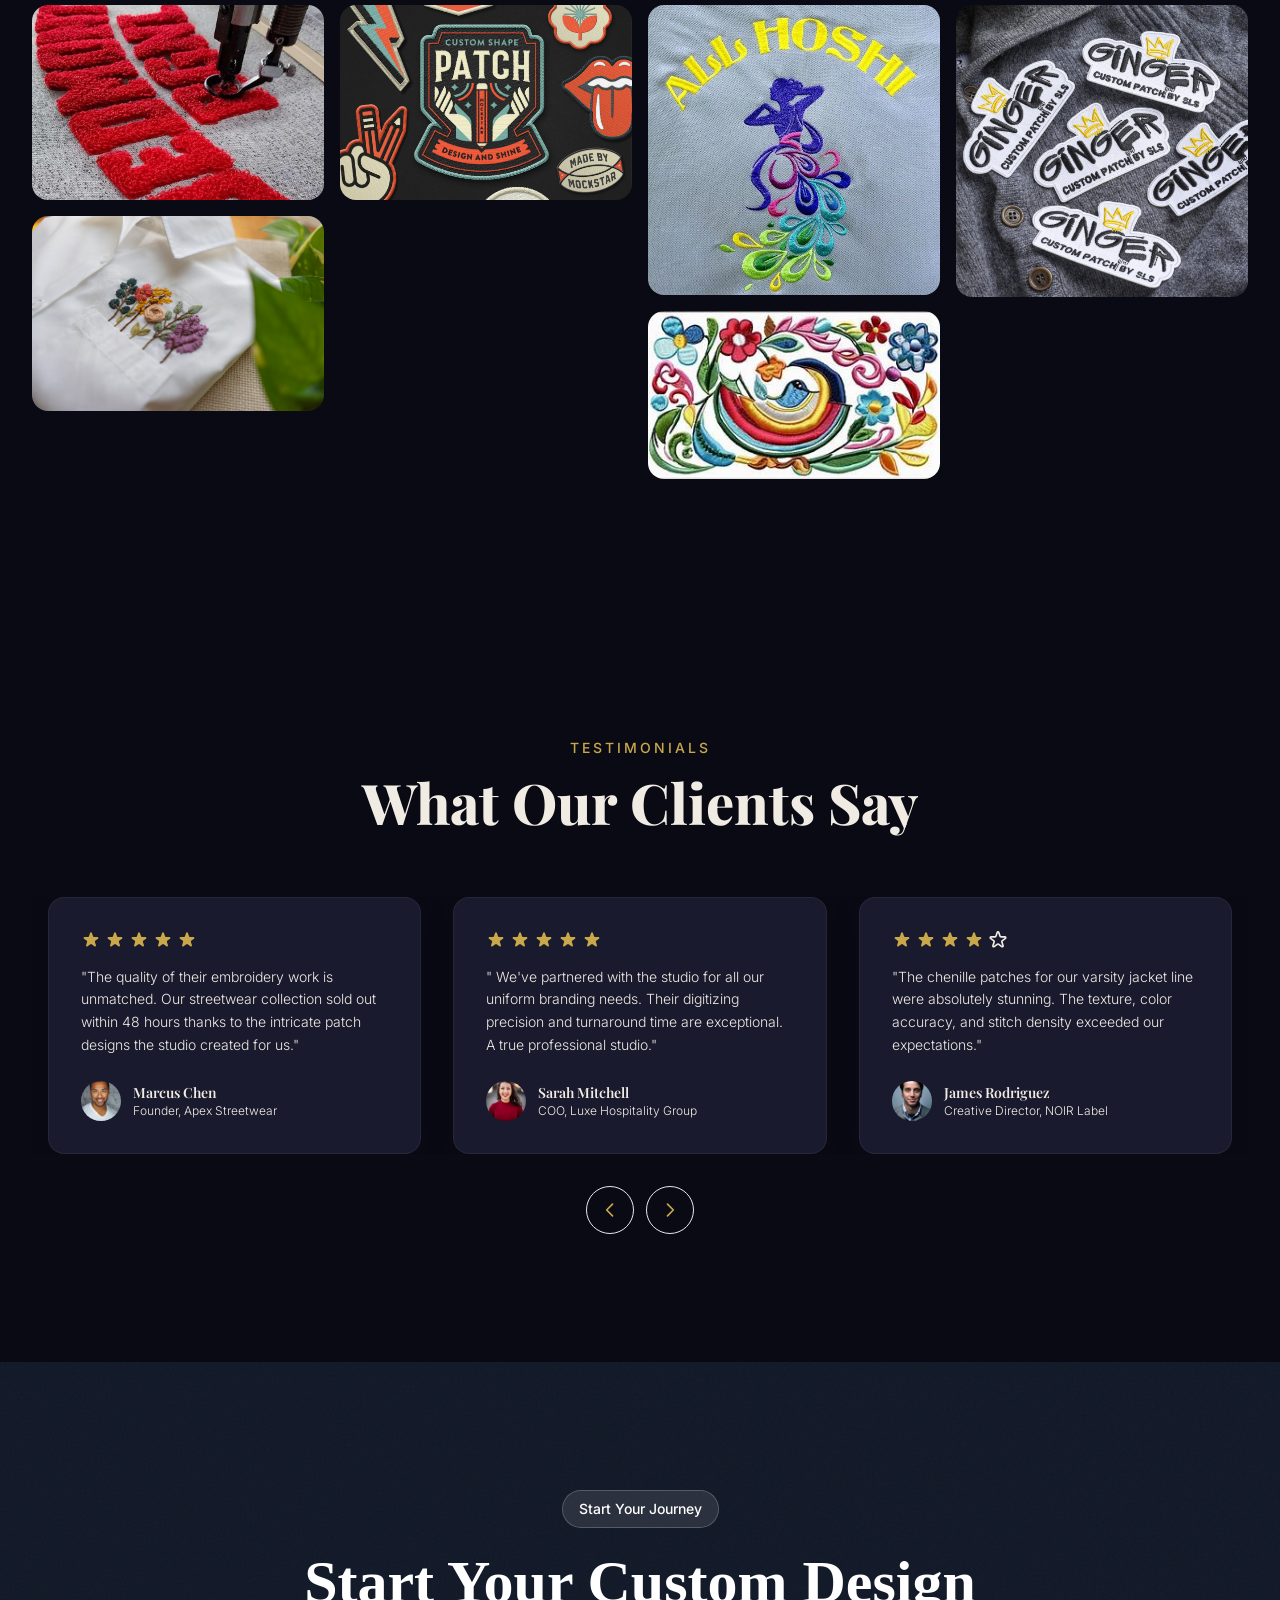
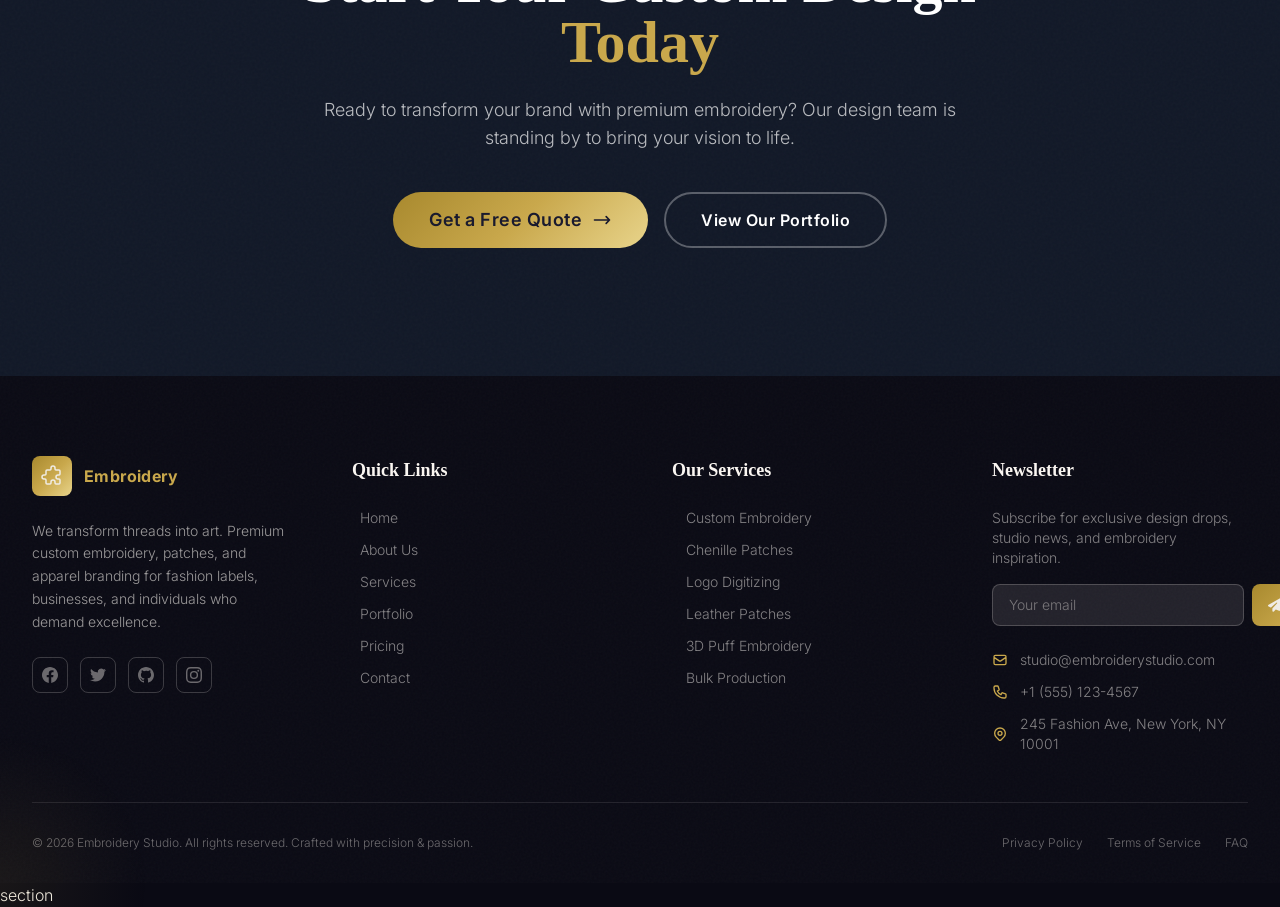
==== commit 94a00582: "first commit" ====
--- a/index.html
+++ b/index.html
@@ -5,7 +5,7 @@
     <meta charset="UTF-8">
     <meta name="viewport" content="width=device-width, initial-scale=1.0">
     <title>Premium Embroidery & Patch Design</title>
-    <link rel="icon" type="img/jpg" href="img/logo.jpg">
+    <link rel="icon" type="img/jpg" href="img/assets/logo.jpg">
     <meta name="description"
         content="A premium custom embroidery and patch design studio. We craft identity through threads for fashion brands, streetwear labels, and businesses.">
     <script src="tailwind.js"></script>
@@ -20,8 +20,11 @@
     <main> <!-- HERO -->
         <section class="relative min-h-screen flex items-center overflow-hidden pt-20">
             <div class="absolute inset-0"> <img
-                    src="img/home1.webp"
-                    alt="Embroidery detail" class="w-full h-full object-cover">
+                    src="img/assets/home6.webp"
+                    alt="Embroidery detail"
+                    fetchpriority="high"
+                    loading="eager"
+                    class="w-full h-full object-cover">
                 <div class="absolute inset-0 bg-gradient-to-r from-[#0a0a14] via-[#0a0a14]/80 to-transparent"></div>
                 <div class="absolute inset-0 bg-gradient-to-t from-[#0a0a14] via-transparent to-[#0a0a14]/30"></div>
             </div>
@@ -90,26 +93,26 @@
                         <div class="grid grid-cols-2 gap-4">
                             <div class="space-y-4">
                                 <div class="overflow-hidden rounded-2xl"> <img
-                                        src="img/home2.webp"
+                                        src="img/assets/home2.webp"
                                         alt="Embroidery machine"
-                                        class="w-full h-64 object-cover hover:scale-110 transition-transform duration-700">
+                                        loading="lazy" class="w-full h-64 object-cover hover:scale-110 transition-transform duration-700">
                                 </div>
                                 <div class="overflow-hidden rounded-2xl"> <img
-                                        src="img/home3.webp"
+                                        src="img/assets/home3.webp"
                                         alt="Threads and fabrics"
-                                        class="w-full h-48 object-cover hover:scale-110 transition-transform duration-700">
+                                        loading="lazy" class="w-full h-48 object-cover hover:scale-110 transition-transform duration-700">
                                 </div>
                             </div>
                             <div class="space-y-4 pt-8">
                                 <div class="overflow-hidden rounded-2xl"> <img
-                                        src="img/home4.webp"
+                                        src="img/assets/home4.webp"
                                         alt="Denim jacket embroidery"
-                                        class="w-full h-48 object-cover hover:scale-110 transition-transform duration-700">
+                                        loading="lazy" class="w-full h-48 object-cover hover:scale-110 transition-transform duration-700">
                                 </div>
                                 <div class="overflow-hidden rounded-2xl"> <img
-                                        src="img/home5.webp"
+                                        src="img/assets/home5.webp"
                                         alt="Thread spools"
-                                        class="w-full h-64 object-cover hover:scale-110 transition-transform duration-700">
+                                        loading="lazy" class="w-full h-64 object-cover hover:scale-110 transition-transform duration-700">
                                 </div>
                             </div>
                         </div>
@@ -220,9 +223,9 @@
                 </div>
                 <div class="masonry">
                     <div class="masonry-item overflow-hidden rounded-2xl group relative" data-anim="scale-up"> <img
-                            src="img/home6.webp"
+                            src="img/assets/home6.webp"
                             alt="Hoodie embroidery"
-                            class="w-full h-auto object-cover transition-transform duration-700 group-hover:scale-110">
+                            loading="lazy" class="w-full h-auto object-cover transition-transform duration-700 group-hover:scale-110">
                         <div
                             class="absolute inset-0 bg-gradient-to-t from-[#0a0a14]/90 via-transparent to-transparent opacity-0 group-hover:opacity-100 transition-opacity duration-500 flex items-end p-6">
                             <div>
@@ -233,9 +236,9 @@
                     </div>
                     <div class="masonry-item overflow-hidden rounded-2xl group relative" data-anim="scale-up"
                         data-anim-delay="100"> <img
-                            src="img/home7.webp"
+                            src="img/assets/home7.webp"
                             alt="Cap stitching"
-                            class="w-full h-auto object-cover transition-transform duration-700 group-hover:scale-110">
+                            loading="lazy" class="w-full h-auto object-cover transition-transform duration-700 group-hover:scale-110">
                         <div
                             class="absolute inset-0 bg-gradient-to-t from-[#0a0a14]/90 via-transparent to-transparent opacity-0 group-hover:opacity-100 transition-opacity duration-500 flex items-end p-6">
                             <div>
@@ -246,9 +249,9 @@
                     </div>
                     <div class="masonry-item overflow-hidden rounded-2xl group relative" data-anim="scale-up"
                         data-anim-delay="200"> <img
-                            src="img/home8.webp"
+                            src="img/assets/home8.webp"
                             alt="Fashion label patches"
-                            class="w-full h-auto object-cover transition-transform duration-700 group-hover:scale-110">
+                            loading="lazy" class="w-full h-auto object-cover transition-transform duration-700 group-hover:scale-110">
                         <div
                             class="absolute inset-0 bg-gradient-to-t from-[#0a0a14]/90 via-transparent to-transparent opacity-0 group-hover:opacity-100 transition-opacity duration-500 flex items-end p-6">
                             <div>
@@ -259,9 +262,9 @@
                     </div>
                     <div class="masonry-item overflow-hidden rounded-2xl group relative" data-anim="scale-up"
                         data-anim-delay="300"> <img
-                            src="img/home9.webp"
+                            src="img/assets/home9.webp"
                             alt="Varsity jacket designs"
-                            class="w-full h-auto object-cover transition-transform duration-700 group-hover:scale-110">
+                            loading="lazy" class="w-full h-auto object-cover transition-transform duration-700 group-hover:scale-110">
                         <div
                             class="absolute inset-0 bg-gradient-to-t from-[#0a0a14]/90 via-transparent to-transparent opacity-0 group-hover:opacity-100 transition-opacity duration-500 flex items-end p-6">
                             <div>
@@ -272,9 +275,9 @@
                     </div>
                     <div class="masonry-item overflow-hidden rounded-2xl group relative" data-anim="scale-up"
                         data-anim-delay="150"> <img
-                            src="img/home10.webp"
+                            src="img/assets/home10.webp"
                             alt="Custom biker patches"
-                            class="w-full h-auto object-cover transition-transform duration-700 group-hover:scale-110">
+                            loading="lazy" class="w-full h-auto object-cover transition-transform duration-700 group-hover:scale-110">
                         <div
                             class="absolute inset-0 bg-gradient-to-t from-[#0a0a14]/90 via-transparent to-transparent opacity-0 group-hover:opacity-100 transition-opacity duration-500 flex items-end p-6">
                             <div>
@@ -285,9 +288,9 @@
                     </div>
                     <div class="masonry-item overflow-hidden rounded-2xl group relative" data-anim="scale-up"
                         data-anim-delay="250"> <img
-                            src="img/home11.webp"
+                            src="img/assets/home11.webp"
                             alt="Denim jacket"
-                            class="w-full h-auto object-cover transition-transform duration-700 group-hover:scale-110">
+                            loading="lazy" class="w-full h-auto object-cover transition-transform duration-700 group-hover:scale-110">
                         <div
                             class="absolute inset-0 bg-gradient-to-t from-[#0a0a14]/90 via-transparent to-transparent opacity-0 group-hover:opacity-100 transition-opacity duration-500 flex items-end p-6">
                             <div>
@@ -331,9 +334,9 @@
                                 <p class="text-text-secondary text-sm leading-relaxed mb-6">"The quality of their
                                     embroidery work is unmatched. Our streetwear collection sold out within 48 hours
                                     thanks to the intricate patch designs the studio created for us."</p>
-                                <div class="flex items-center gap-3"> <img
-                                        src="img/home12.webp"
-                                        alt="Client" class="w-10 h-10 rounded-full object-cover">
+                                <div class="flex items-center gap-3 mt-auto"> <img
+                                        src="img/assets/home12.webp"
+                                        alt="Client" loading="lazy" class="w-10 h-10 rounded-full object-cover">
                                     <div>
                                         <h4 class="font-semibold text-sm">Marcus Chen</h4>
                                         <p class="text-text-secondary text-xs">Founder, Apex Streetwear</p>
@@ -342,7 +345,7 @@
                             </div>
                         </div>
                         <div class="min-w-[100%] lg:min-w-[50%] xl:min-w-[33.333%] px-4">
-                            <div class="glass-card rounded-2xl p-8 h-full">
+                            <div class="glass-card rounded-2xl p-8 h-full flex flex-col">
                                 <div class="flex gap-1 mb-4"> <svg class="w-5 h-5 text-gold" fill="currentColor"
                                         viewBox="0 0 20 20">
                                         <path
@@ -363,9 +366,9 @@
                                 <p class="text-text-secondary text-sm leading-relaxed mb-6">" We've partnered with the
                                     studio for all our uniform branding needs. Their digitizing precision and turnaround
                                     time are exceptional. A true professional studio."</p>
-                                <div class="flex items-center gap-3"> <img
-                                        src="img/home13.webp"
-                                        alt="Client" class="w-10 h-10 rounded-full object-cover">
+                                <div class="flex items-center gap-3 mt-auto"> <img
+                                        src="img/assets/home13.webp"
+                                        alt="Client" loading="lazy" class="w-10 h-10 rounded-full object-cover">
                                     <div>
                                         <h4 class="font-semibold text-sm">Sarah Mitchell</h4>
                                         <p class="text-text-secondary text-xs">COO, Luxe Hospitality Group</p>
@@ -374,7 +377,7 @@
                             </div>
                         </div>
                         <div class="min-w-[100%] lg:min-w-[50%] xl:min-w-[33.333%] px-4">
-                            <div class="glass-card rounded-2xl p-8 h-full">
+                            <div class="glass-card rounded-2xl p-8 h-full flex flex-col">
                                 <div class="flex gap-1 mb-4"> <svg class="w-5 h-5 text-gold" fill="currentColor"
                                         viewBox="0 0 20 20">
                                         <path
@@ -395,9 +398,9 @@
                                 <p class="text-text-secondary text-sm leading-relaxed mb-6">"The chenille patches for
                                     our varsity jacket line were absolutely stunning. The texture, color accuracy, and
                                     stitch density exceeded our expectations."</p>
-                                <div class="flex items-center gap-3"> <img
-                                        src="img/home14.webp"
-                                        alt="Client" class="w-10 h-10 rounded-full object-cover">
+                                <div class="flex items-center gap-3 mt-auto"> <img
+                                        src="img/assets/home14.webp"
+                                        alt="Client" loading="lazy" class="w-10 h-10 rounded-full object-cover">
                                     <div>
                                         <h4 class="font-semibold text-sm">James Rodriguez</h4>
                                         <p class="text-text-secondary text-xs">Creative Director, NOIR Label</p>
@@ -424,10 +427,7 @@
             <div class="relative z-10 max-w-[1400px] mx-auto px-4 sm:px-6 lg:px-8 text-center">
                 <div data-anim="scale-up"> <span
                         class="inline-flex items-center gap-2 px-4 py-2 rounded-full bg-white/10 text-white text-sm font-medium mb-6 border border-white/20">
-                        <svg class="w-4 h-4 text-gold" fill="none" stroke="currentColor" viewBox="0 0 24 24">
-                            <path stroke-linecap="round" stroke-linejoin="round" stroke-width="2"
-                                d="M5 3v4M3 5h4M6 17v4m-2-2h4m5-16l2.286 6.857L21 12l-5.714 2.143L13 21l-2.286-6.857L5 12l5.714-2.143L13 3z" />
-                        </svg> Start Your Journey </span>
+                         Start Your Journey </span>
                     <h2 class="font-serif text-4xl sm:text-5xl lg:text-6xl font-bold text-white leading-tight mb-6">
                         Start Your Custom Design<br> <span class="text-gold">Today</span> </h2>
                     <p class="text-white/70 text-lg max-w-2xl mx-auto mb-10"> Ready to transform your brand with premium
--- a/css/style.css
+++ b/css/style.css
@@ -64,12 +64,18 @@
 
 body {
   font-family: 'Inter', sans-serif;
+  font-weight: 300;
   background: var(--bg-primary);
   color: var(--text-primary);
   transition: background 0.3s ease, color 0.3s ease;
   overflow-x: hidden;
   padding-top: var(--navbar-height);
 }
+
+h1 { font-weight: 800; }
+h2 { font-weight: 700; }
+h3 { font-weight: 600; }
+h4, h5, h6 { font-weight: 500; }
 
 h1, h2, h3, h4, h5, h6 {
   font-family: 'Playfair Display', serif;
@@ -521,6 +527,12 @@
 
 @media (max-width: 1024px) {
   .masonry { columns: 3; }
+}
+
+@media (max-width: 1024px) {
+  footer .grid-cols-1.md\:grid-cols-2.lg\:grid-cols-4 {
+    grid-template-columns: repeat(2, 1fr) !important;
+  }
 }
 
 @media (max-width: 768px) {
@@ -1011,6 +1023,17 @@
 
 @media (max-width: 480px) {
   .section-padding { padding: 40px 0; }
+}
+
+@media (max-width: 360px) {
+  header h1 { font-size: 14px !important; }
+  header .text-xs { font-size: 9px !important; }
+  header .top-actions .hidden\:sm\:flex,
+  header .top-actions .sm\:flex { display: none !important; }
+  header .top-actions .sm\:hidden { display: flex !important; }
+  header .top-actions { gap: 6px; }
+  header .top-actions button { width: 32px; height: 32px; padding: 6px; }
+  .stat-grid { grid-template-columns: 1fr 1fr !important; }
 }
 
 .hero-full {
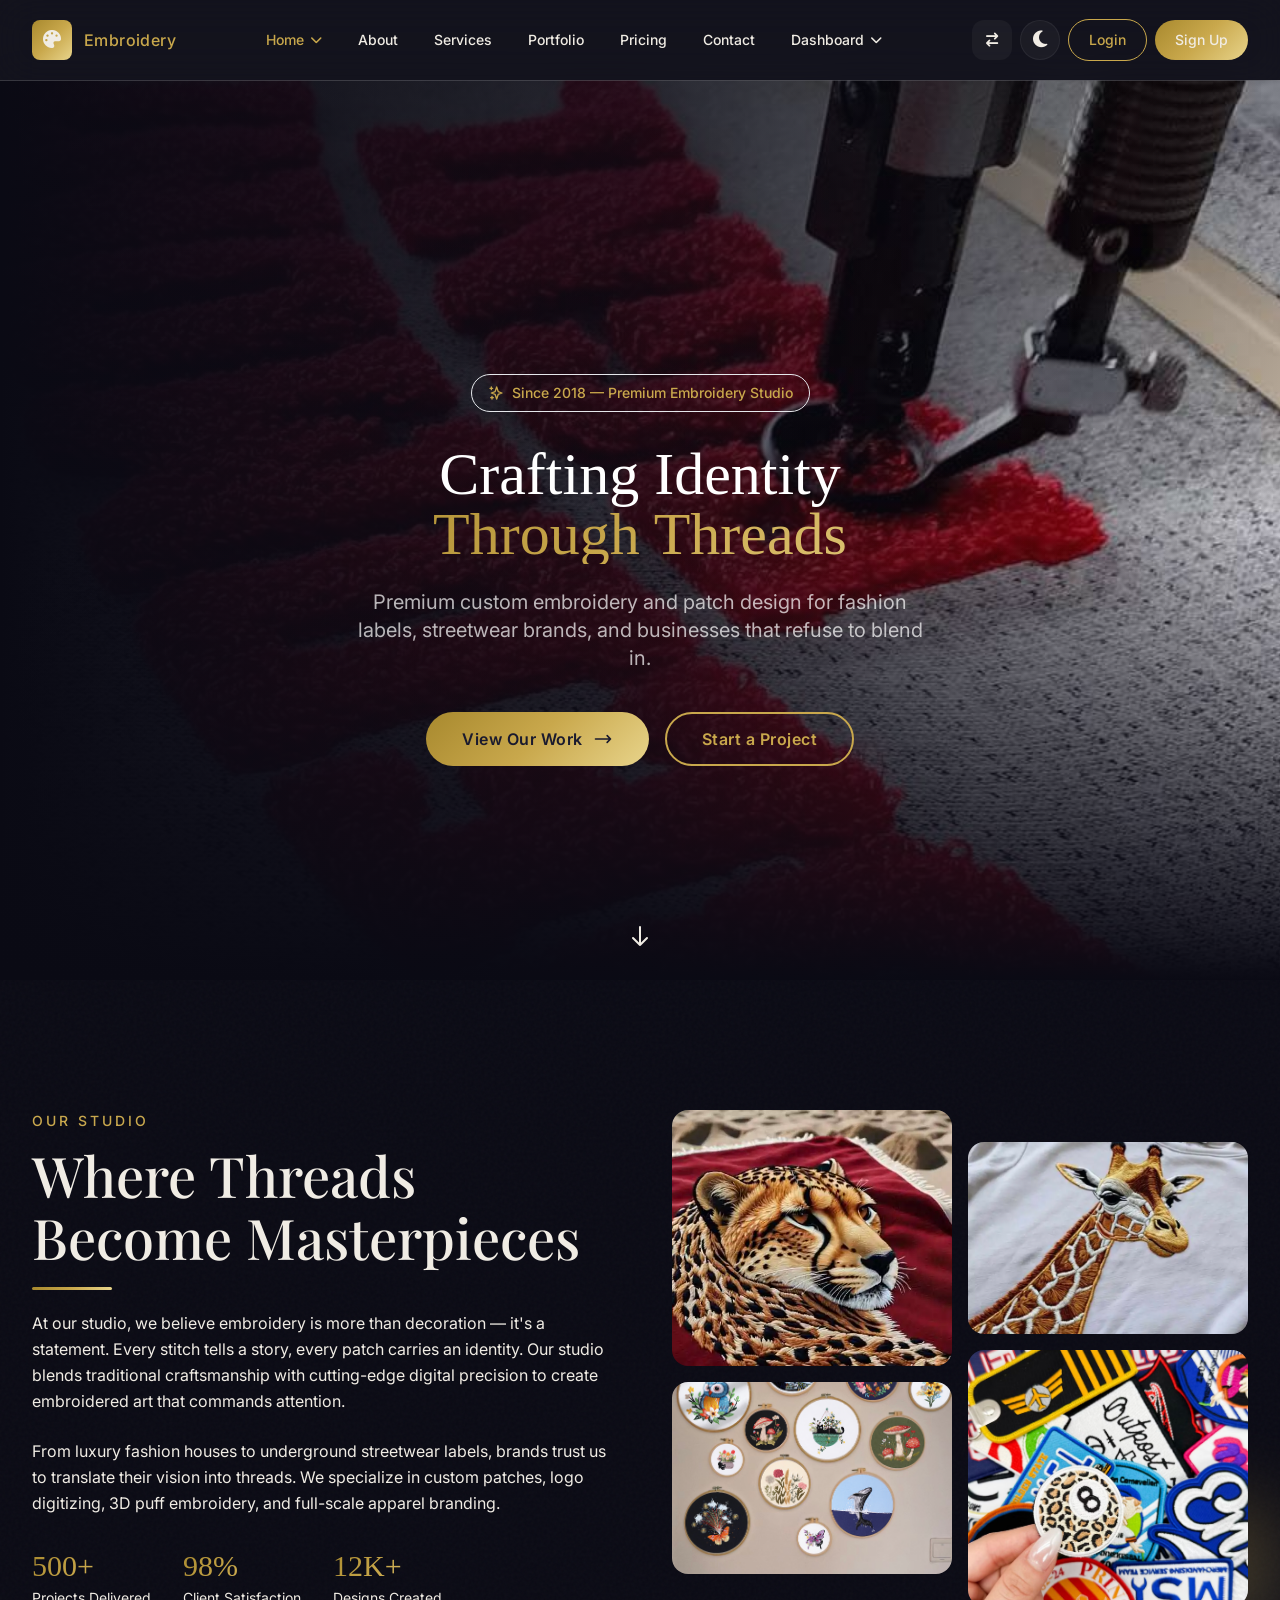
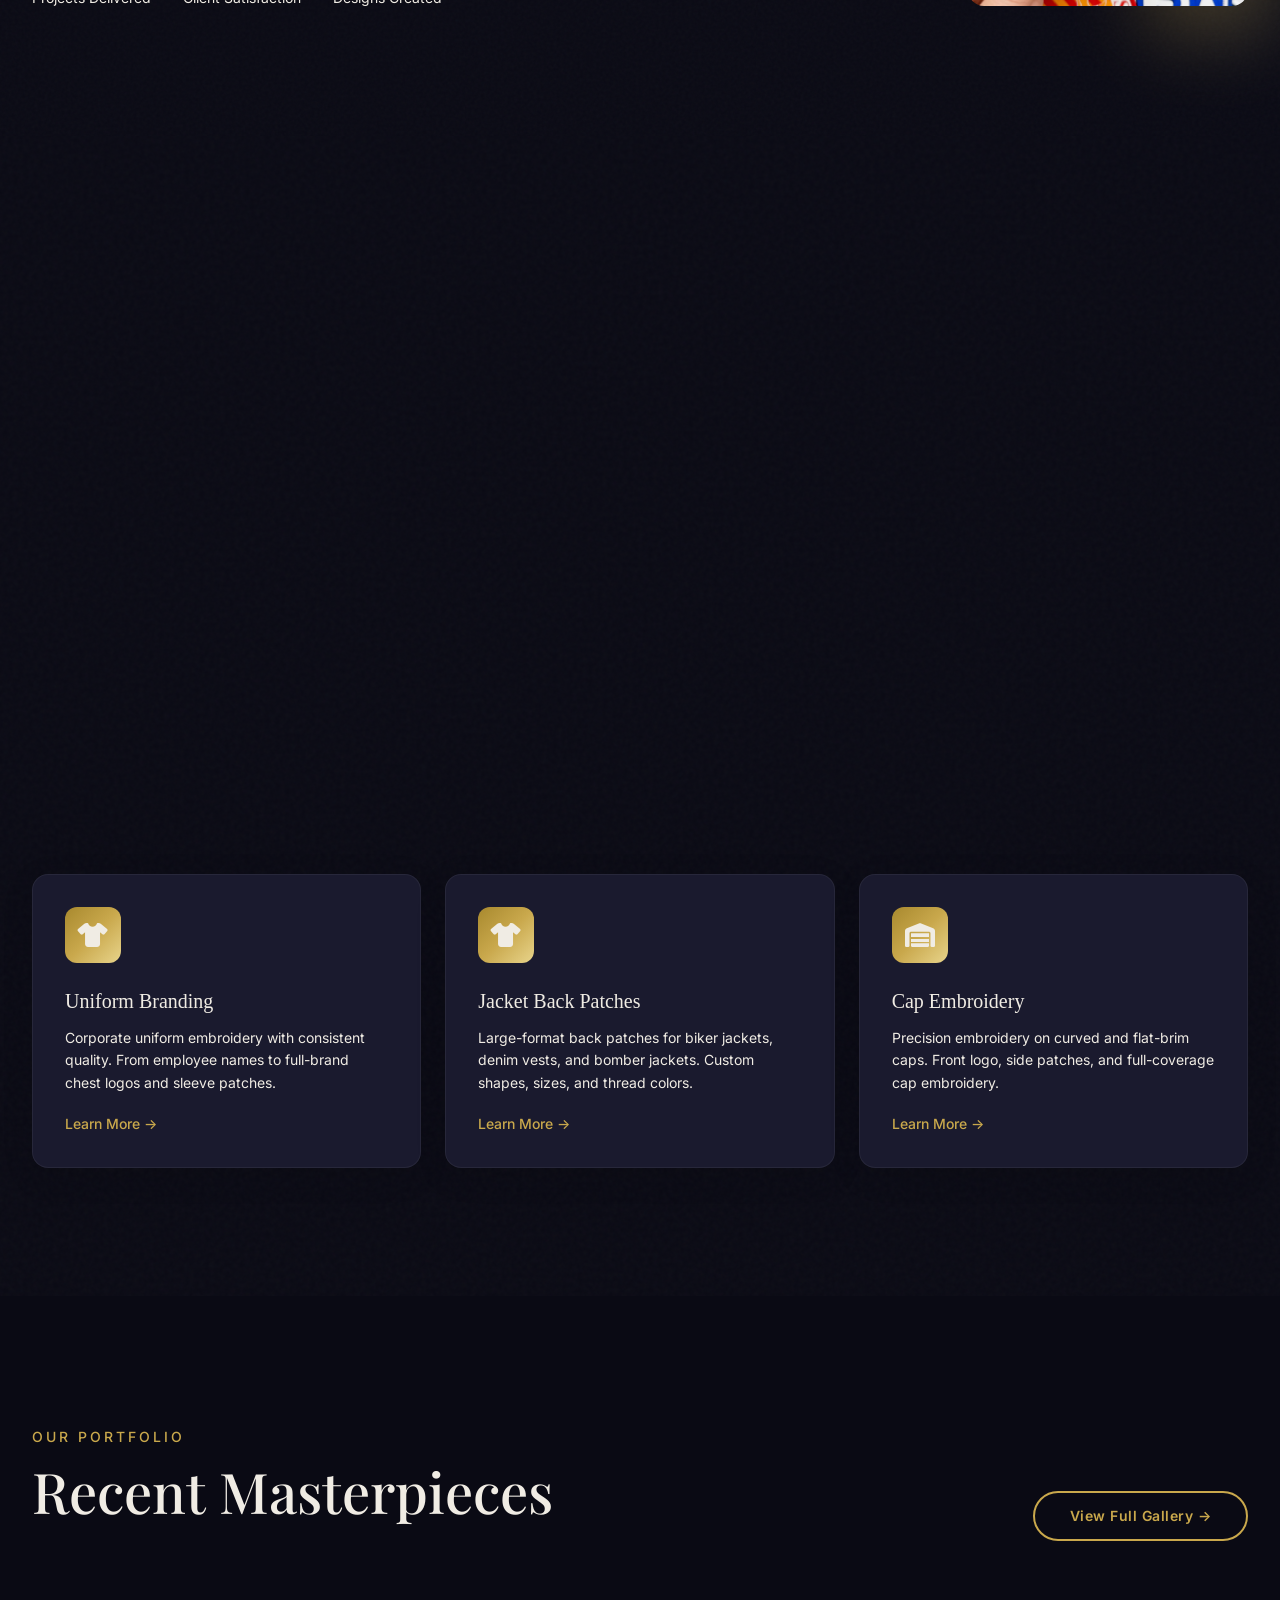
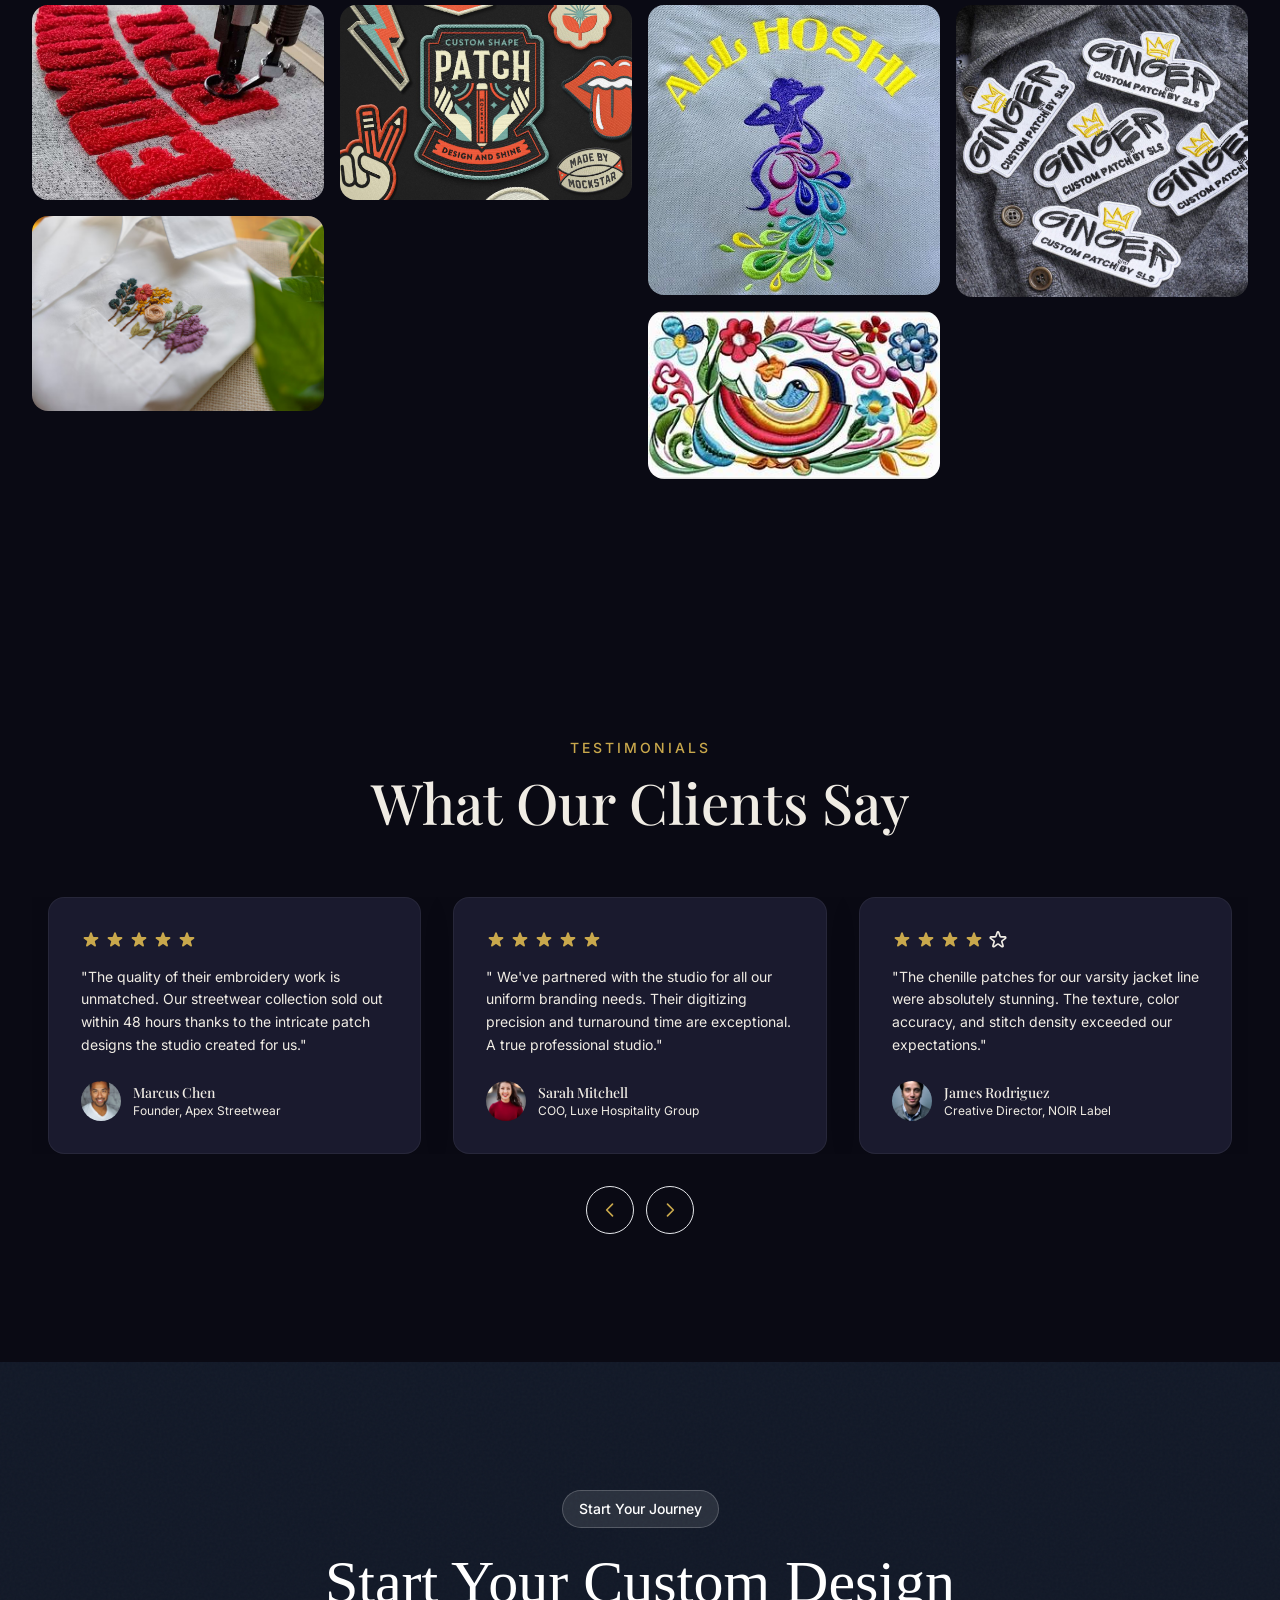
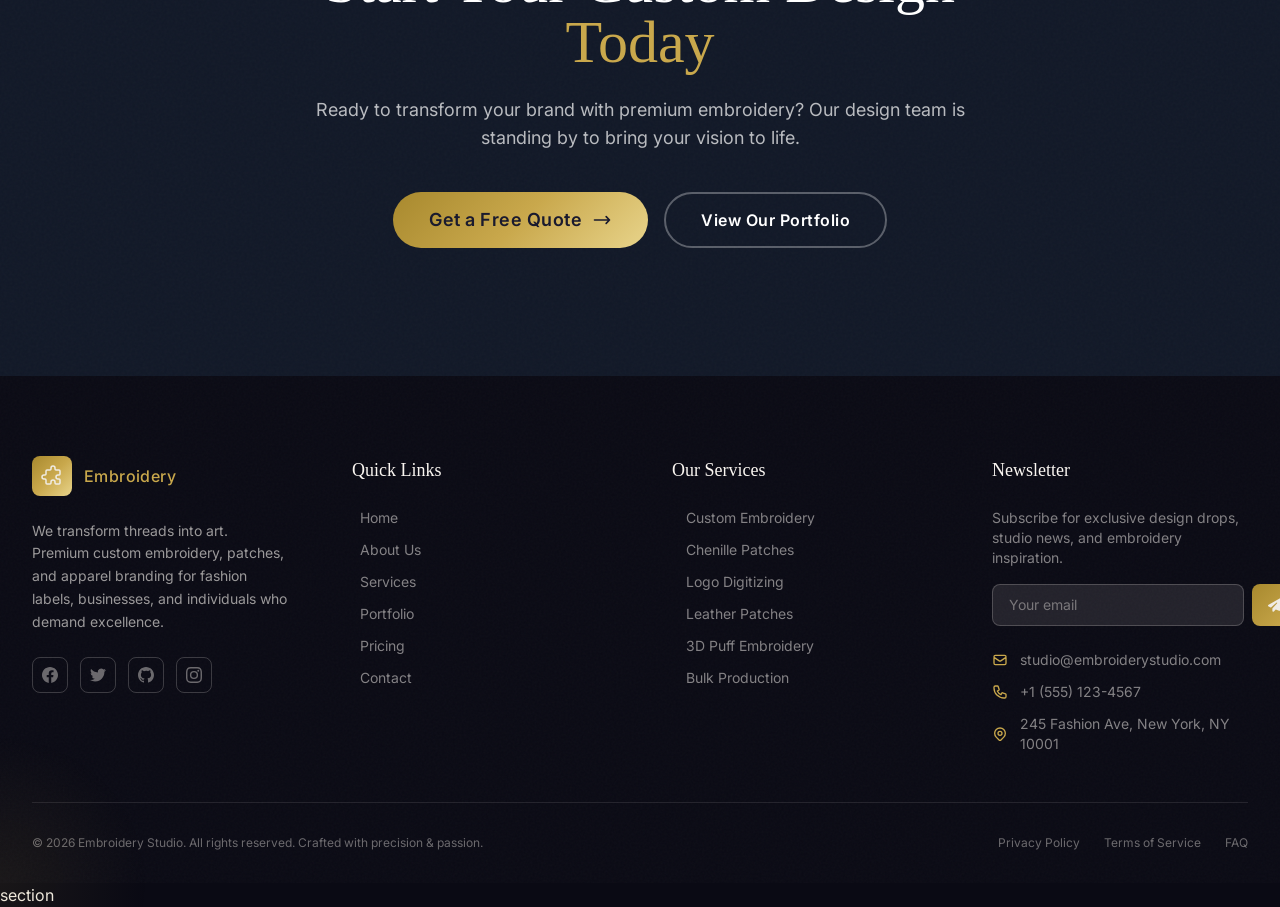
==== commit 7f610bae: "first commit" ====
--- a/index.html
+++ b/index.html
@@ -36,7 +36,7 @@
                                 <path stroke-linecap="round" stroke-linejoin="round" stroke-width="2"
                                     d="M5 3v4M3 5h4M6 17v4m-2-2h4m5-16l2.286 6.857L21 12l-5.714 2.143L13 21l-2.286-6.857L5 12l5.714-2.143L13 3z" />
                             </svg> Since 2018 — Premium Embroidery Studio </span> </div>
-                    <h1 class="font-serif text-5xl sm:text-5xl md:text-6xl lg:text-6xl font-bold text-white leading-[1.05] mb-6"
+                    <h1 class="font-serif text-5xl sm:text-5xl md:text-6xl lg:text-6xl font-medium text-white leading-[1.05] mb-6"
                         data-anim="fade-up" data-anim-delay="500"> Crafting Identity <span
                             class="block gradient-text">Through Threads</span> </h1>
                     <p class="text-lg sm:text-xl text-white/70 max-w-xl leading-relaxed mb-10 mx-auto"
@@ -76,15 +76,15 @@
                             embroidery, and full-scale apparel branding. </p>
                         <div class="flex flex-wrap gap-8" data-anim="fade-up" data-anim-delay="400">
                             <div>
-                                <div class="text-3xl font-bold font-serif gradient-text">500+</div>
+                                <div class="text-3xl font-medium font-serif gradient-text">500+</div>
                                 <div class="text-sm text-text-secondary mt-1">Projects Delivered</div>
                             </div>
                             <div>
-                                <div class="text-3xl font-bold font-serif gradient-text">98%</div>
+                                <div class="text-3xl font-medium font-serif gradient-text">98%</div>
                                 <div class="text-sm text-text-secondary mt-1">Client Satisfaction</div>
                             </div>
                             <div>
-                                <div class="text-3xl font-bold font-serif gradient-text">12K+</div>
+                                <div class="text-3xl font-medium font-serif gradient-text">12K+</div>
                                 <div class="text-sm text-text-secondary mt-1">Designs Created</div>
                             </div>
                         </div>
@@ -141,7 +141,7 @@
                         <div
                             class="w-14 h-14 rounded-xl gradient-gold flex items-center justify-center mb-6 text-2xl group-hover:scale-110 transition-transform duration-300">
                             <i class="fas fa-palette"></i></div>
-                        <h3 class="font-serif text-xl font-bold mb-3">Custom Embroidery</h3>
+                        <h3 class="font-serif text-xl font-medium mb-3">Custom Embroidery</h3>
                         <p class="text-text-secondary text-sm leading-relaxed mb-4">Bespoke embroidery digitizing with
                             precision stitching for logos, artwork, and custom designs on any garment or accessory.</p>
                         <a href="services.html"
@@ -153,7 +153,7 @@
                         <div
                             class="w-14 h-14 rounded-xl gradient-gold flex items-center justify-center mb-6 text-2xl group-hover:scale-110 transition-transform duration-300">
                             <i class="fas fa-tag"></i></div>
-                        <h3 class="font-serif text-xl font-bold mb-3">Chenille Patches</h3>
+                        <h3 class="font-serif text-xl font-medium mb-3">Chenille Patches</h3>
                         <p class="text-text-secondary text-sm leading-relaxed mb-4">Premium chenille letterman patches
                             with rich texture, perfect for varsity jackets, clubs, and luxury sportswear branding.</p>
                         <a href="services.html"
@@ -165,7 +165,7 @@
                         <div
                             class="w-14 h-14 rounded-xl gradient-gold flex items-center justify-center mb-6 text-2xl group-hover:scale-110 transition-transform duration-300">
                             <i class="fas fa-palette"></i></div>
-                        <h3 class="font-serif text-xl font-bold mb-3">Logo Digitizing</h3>
+                        <h3 class="font-serif text-xl font-medium mb-3">Logo Digitizing</h3>
                         <p class="text-text-secondary text-sm leading-relaxed mb-4">Professional embroidery file
                             conversion — DST, PES, EXP formats. Flawless stitch files ready for production machines.</p>
                         <a href="services.html"
@@ -177,7 +177,7 @@
                         <div
                             class="w-14 h-14 rounded-xl gradient-gold flex items-center justify-center mb-6 text-2xl group-hover:scale-110 transition-transform duration-300">
                             <i class="fas fa-tshirt"></i></div>
-                        <h3 class="font-serif text-xl font-bold mb-3">Uniform Branding</h3>
+                        <h3 class="font-serif text-xl font-medium mb-3">Uniform Branding</h3>
                         <p class="text-text-secondary text-sm leading-relaxed mb-4">Corporate uniform embroidery with
                             consistent quality. From employee names to full-brand chest logos and sleeve patches.</p> <a
                             href="services.html"
@@ -189,7 +189,7 @@
                         <div
                             class="w-14 h-14 rounded-xl gradient-gold flex items-center justify-center mb-6 text-2xl group-hover:scale-110 transition-transform duration-300">
                             <i class="fas fa-tshirt"></i></div>
-                        <h3 class="font-serif text-xl font-bold mb-3">Jacket Back Patches</h3>
+                        <h3 class="font-serif text-xl font-medium mb-3">Jacket Back Patches</h3>
                         <p class="text-text-secondary text-sm leading-relaxed mb-4">Large-format back patches for biker
                             jackets, denim vests, and bomber jackets. Custom shapes, sizes, and thread colors.</p> <a
                             href="services.html"
@@ -201,7 +201,7 @@
                         <div
                             class="w-14 h-14 rounded-xl gradient-gold flex items-center justify-center mb-6 text-2xl group-hover:scale-110 transition-transform duration-300">
                             <i class="fas fa-warehouse"></i></div>
-                        <h3 class="font-serif text-xl font-bold mb-3">Cap Embroidery</h3>
+                        <h3 class="font-serif text-xl font-medium mb-3">Cap Embroidery</h3>
                         <p class="text-text-secondary text-sm leading-relaxed mb-4">Precision embroidery on curved and
                             flat-brim caps. Front logo, side patches, and full-coverage cap embroidery.</p> <a
                             href="services.html"
@@ -229,7 +229,7 @@
                         <div
                             class="absolute inset-0 bg-gradient-to-t from-[#0a0a14]/90 via-transparent to-transparent opacity-0 group-hover:opacity-100 transition-opacity duration-500 flex items-end p-6">
                             <div>
-                                <h4 class="text-white font-bold">Hoodie Embroidery</h4>
+                                <h4 class="text-white font-medium">Hoodie Embroidery</h4>
                                 <p class="text-white/60 text-sm">Streetwear collection</p>
                             </div>
                         </div>
@@ -242,7 +242,7 @@
                         <div
                             class="absolute inset-0 bg-gradient-to-t from-[#0a0a14]/90 via-transparent to-transparent opacity-0 group-hover:opacity-100 transition-opacity duration-500 flex items-end p-6">
                             <div>
-                                <h4 class="text-white font-bold">Cap Embroidery</h4>
+                                <h4 class="text-white font-medium">Cap Embroidery</h4>
                                 <p class="text-white/60 text-sm">Flat brim series</p>
                             </div>
                         </div>
@@ -255,7 +255,7 @@
                         <div
                             class="absolute inset-0 bg-gradient-to-t from-[#0a0a14]/90 via-transparent to-transparent opacity-0 group-hover:opacity-100 transition-opacity duration-500 flex items-end p-6">
                             <div>
-                                <h4 class="text-white font-bold">Fashion Label Patches</h4>
+                                <h4 class="text-white font-medium">Fashion Label Patches</h4>
                                 <p class="text-white/60 text-sm">Luxury branding</p>
                             </div>
                         </div>
@@ -268,7 +268,7 @@
                         <div
                             class="absolute inset-0 bg-gradient-to-t from-[#0a0a14]/90 via-transparent to-transparent opacity-0 group-hover:opacity-100 transition-opacity duration-500 flex items-end p-6">
                             <div>
-                                <h4 class="text-white font-bold">Varsity Jackets</h4>
+                                <h4 class="text-white font-medium">Varsity Jackets</h4>
                                 <p class="text-white/60 text-sm">Chenille letterman</p>
                             </div>
                         </div>
@@ -281,7 +281,7 @@
                         <div
                             class="absolute inset-0 bg-gradient-to-t from-[#0a0a14]/90 via-transparent to-transparent opacity-0 group-hover:opacity-100 transition-opacity duration-500 flex items-end p-6">
                             <div>
-                                <h4 class="text-white font-bold">Biker Patches</h4>
+                                <h4 class="text-white font-medium">Biker Patches</h4>
                                 <p class="text-white/60 text-sm">Custom club designs</p>
                             </div>
                         </div>
@@ -294,7 +294,7 @@
                         <div
                             class="absolute inset-0 bg-gradient-to-t from-[#0a0a14]/90 via-transparent to-transparent opacity-0 group-hover:opacity-100 transition-opacity duration-500 flex items-end p-6">
                             <div>
-                                <h4 class="text-white font-bold">Denim Collection</h4>
+                                <h4 class="text-white font-medium">Denim Collection</h4>
                                 <p class="text-white/60 text-sm">Back patch series</p>
                             </div>
                         </div>
@@ -338,7 +338,7 @@
                                         src="img/assets/home12.webp"
                                         alt="Client" loading="lazy" class="w-10 h-10 rounded-full object-cover">
                                     <div>
-                                        <h4 class="font-semibold text-sm">Marcus Chen</h4>
+                                        <h4 class="font-medium text-sm">Marcus Chen</h4>
                                         <p class="text-text-secondary text-xs">Founder, Apex Streetwear</p>
                                     </div>
                                 </div>
@@ -370,7 +370,7 @@
                                         src="img/assets/home13.webp"
                                         alt="Client" loading="lazy" class="w-10 h-10 rounded-full object-cover">
                                     <div>
-                                        <h4 class="font-semibold text-sm">Sarah Mitchell</h4>
+                                        <h4 class="font-medium text-sm">Sarah Mitchell</h4>
                                         <p class="text-text-secondary text-xs">COO, Luxe Hospitality Group</p>
                                     </div>
                                 </div>
@@ -402,7 +402,7 @@
                                         src="img/assets/home14.webp"
                                         alt="Client" loading="lazy" class="w-10 h-10 rounded-full object-cover">
                                     <div>
-                                        <h4 class="font-semibold text-sm">James Rodriguez</h4>
+                                        <h4 class="font-medium text-sm">James Rodriguez</h4>
                                         <p class="text-text-secondary text-xs">Creative Director, NOIR Label</p>
                                     </div>
                                 </div>
@@ -428,7 +428,7 @@
                 <div data-anim="scale-up"> <span
                         class="inline-flex items-center gap-2 px-4 py-2 rounded-full bg-white/10 text-white text-sm font-medium mb-6 border border-white/20">
                          Start Your Journey </span>
-                    <h2 class="font-serif text-4xl sm:text-5xl lg:text-6xl font-bold text-white leading-tight mb-6">
+                    <h2 class="font-serif text-4xl sm:text-5xl lg:text-6xl font-medium text-white leading-tight mb-6">
                         Start Your Custom Design<br> <span class="text-gold">Today</span> </h2>
                     <p class="text-white/70 text-lg max-w-2xl mx-auto mb-10"> Ready to transform your brand with premium
                         embroidery? Our design team is standing by to bring your vision to life. </p>
--- a/css/style.css
+++ b/css/style.css
@@ -64,7 +64,7 @@
 
 body {
   font-family: 'Inter', sans-serif;
-  font-weight: 300;
+  font-weight: 400;
   background: var(--bg-primary);
   color: var(--text-primary);
   transition: background 0.3s ease, color 0.3s ease;
@@ -72,15 +72,23 @@
   padding-top: var(--navbar-height);
 }
 
-h1 { font-weight: 800; }
-h2 { font-weight: 700; }
-h3 { font-weight: 600; }
-h4, h5, h6 { font-weight: 500; }
-
 h1, h2, h3, h4, h5, h6 {
   font-family: 'Playfair Display', serif;
-  font-weight: 700;
-}
+}
+
+/* Force heading weights below 600 */
+h1, h2, h3, h4, h5, h6 { font-weight: 500 !important; }
+h1.font-bold, h1.font-black, h1.font-extrabold, h1.font-semibold { font-weight: 500 !important; }
+h2.font-bold, h2.font-black, h2.font-extrabold, h2.font-semibold { font-weight: 500 !important; }
+h3.font-bold, h3.font-black, h3.font-extrabold, h3.font-semibold { font-weight: 500 !important; }
+h4.font-bold, h4.font-black, h4.font-extrabold, h4.font-semibold { font-weight: 500 !important; }
+h5.font-bold, h5.font-black, h5.font-extrabold, h5.font-semibold { font-weight: 500 !important; }
+h6.font-bold, h6.font-black, h6.font-extrabold, h6.font-semibold { font-weight: 500 !important; }
+
+/* Keep paragraph/subheading weights between 400-550 */
+p.font-bold, p.font-black, p.font-extrabold,
+span.font-bold, span.font-black, span.font-extrabold,
+li.font-bold, li.font-black, li.font-extrabold { font-weight: 500 !important; }
 
 .font-serif { font-family: 'Playfair Display', serif; }
 .font-cormorant { font-family: 'Cormorant Garamond', serif; }
